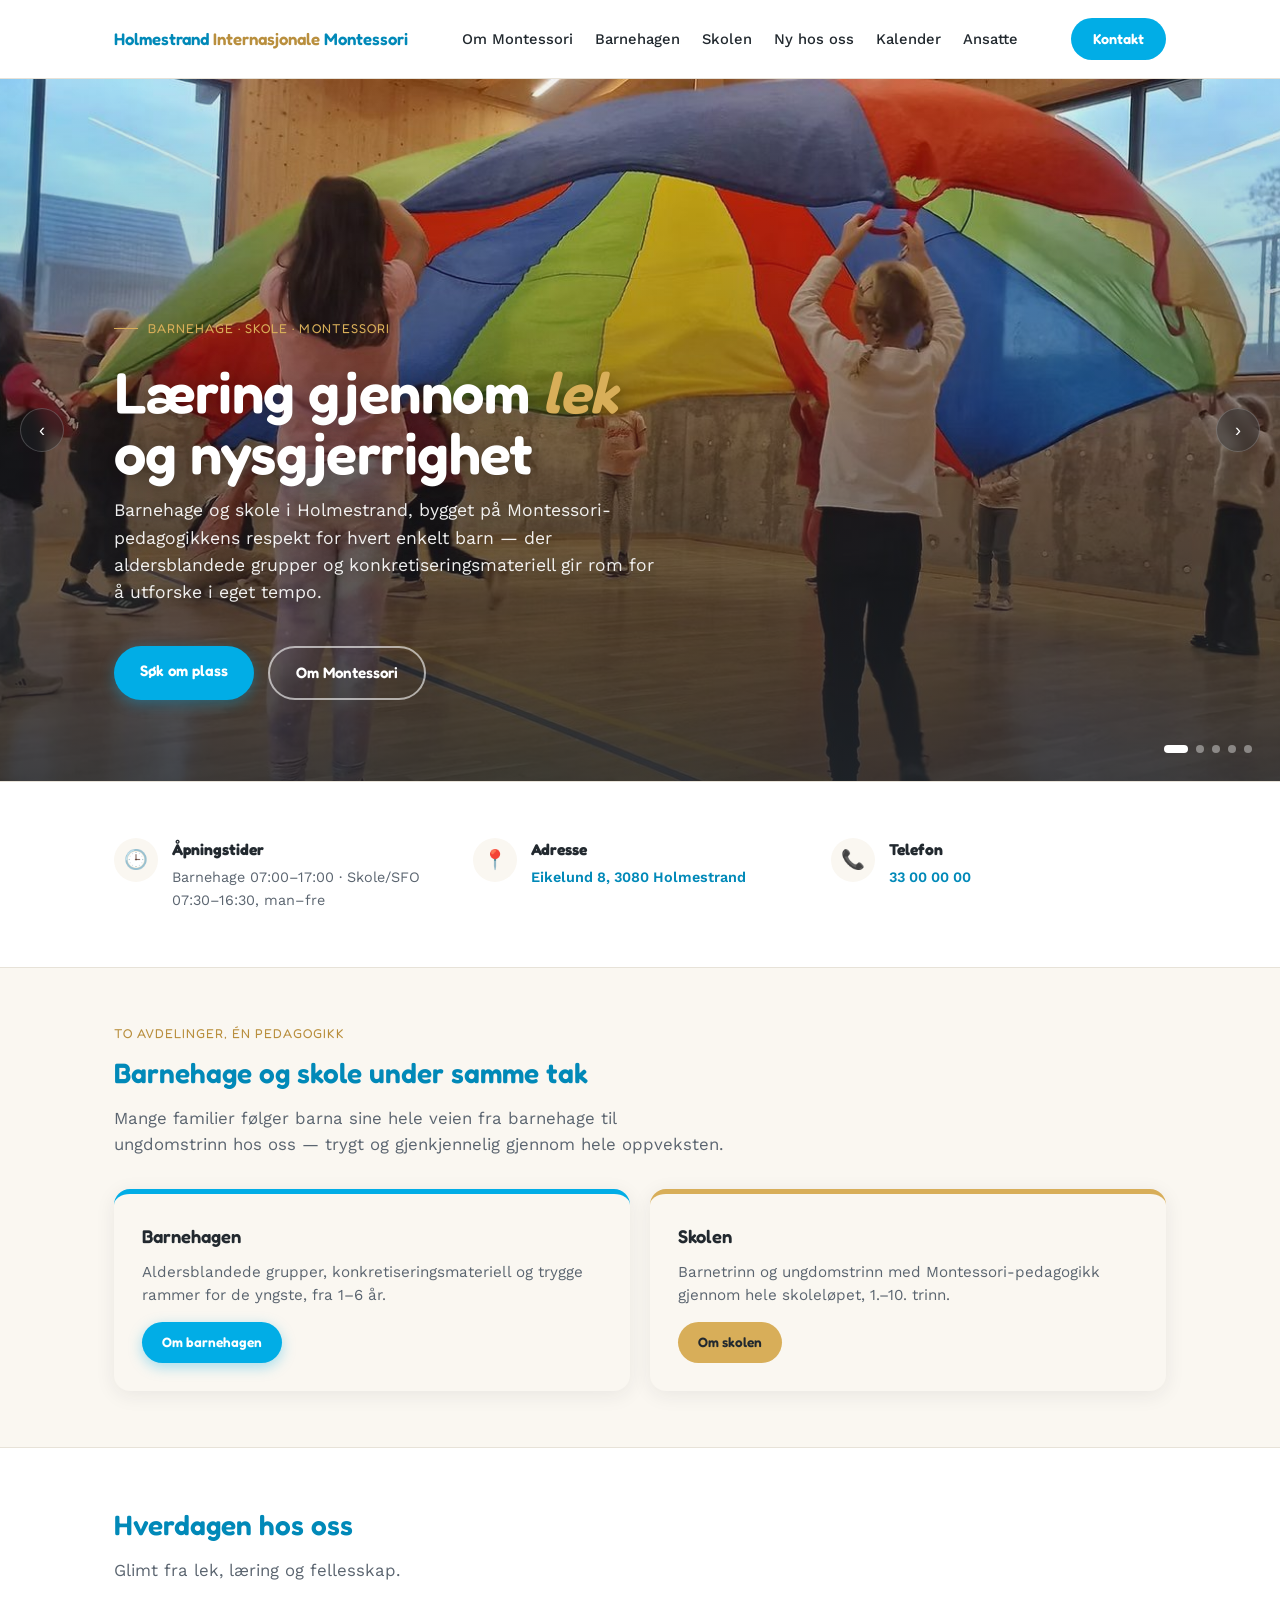
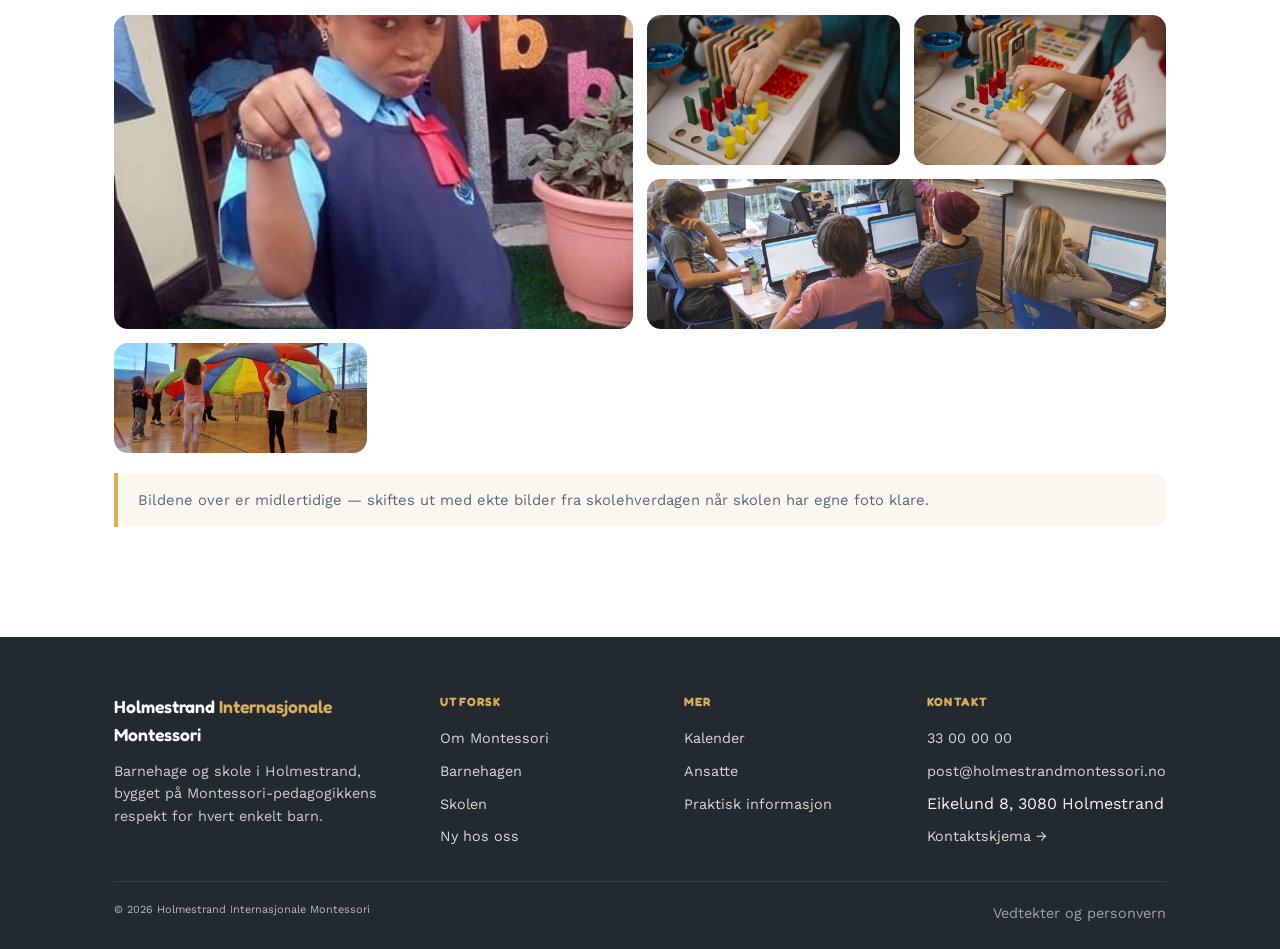
==== index.html @ c94a73ae "Restructure hero as full-bleed carousel matching HUT's layout pattern Co-Authored-By: Claude Sonnet " ====
<!DOCTYPE html>
<html lang="no">
<head>
<meta charset="UTF-8">
<meta name="viewport" content="width=device-width, initial-scale=1.0">
<title>Holmestrand Internasjonale Montessori — Barnehage og skole</title>
<meta name="description" content="Barnehage og skole i Holmestrand, bygget på Montessori-pedagogikkens respekt for hvert enkelt barn.">
<link rel="preconnect" href="https://fonts.googleapis.com">
<link rel="preconnect" href="https://fonts.gstatic.com" crossorigin>
<link href="https://fonts.googleapis.com/css2?family=Fredoka:wght@500;600;700&family=Work+Sans:wght@400;500;600&display=swap" rel="stylesheet">
<link rel="stylesheet" href="css/style.css">
</head>
<body data-page="hjem">

<div id="site-header"></div>

<section class="hero">
  <div class="hero-slides">
    <div class="hero-slide active" style="background-image:url('Bilder/hero-fallskjerm.jpg')"></div>
    <div class="hero-slide" style="background-image:url('Bilder/gallery-lek-gymsal.jpg')"></div>
    <div class="hero-slide" style="background-image:url('Bilder/gallery-konkretiseringsmateriell.jpg')"></div>
    <div class="hero-slide" style="background-image:url('Bilder/gallery-barnehageavdeling.jpg')"></div>
    <div class="hero-slide" style="background-image:url('Bilder/gallery-skolehverdag-klasserom.jpg')"></div>
  </div>

  <div class="hero-inner wrap">
    <span class="eyebrow">Barnehage · Skole · Montessori</span>
    <h1>Læring gjennom <em>lek</em> og nysgjerrighet</h1>
    <p class="lead">Barnehage og skole i Holmestrand, bygget på Montessori-pedagogikkens respekt for hvert enkelt barn — der aldersblandede grupper og konkretiseringsmateriell gir rom for å utforske i eget tempo.</p>
    <div class="btn-row">
      <a href="ny-hos-oss.html" class="btn btn-primary">Søk om plass</a>
      <a href="om-montessori.html" class="btn btn-ghost btn-ghost--onimage">Om Montessori</a>
    </div>
  </div>

  <button class="hero-arrow prev" aria-label="Forrige">&#8249;</button>
  <button class="hero-arrow next" aria-label="Neste">&#8250;</button>
  <div class="hero-dots" id="hero-dots"></div>
</section>

<section class="section">
  <div class="wrap">
    <div class="quick-info-row">
      <div class="quick-info">
        <span class="quick-info-icon" aria-hidden="true">🕒</span>
        <div>
          <h4>Åpningstider</h4>
          <p>Barnehage 07:00–17:00 · Skole/SFO 07:30–16:30, man–fre</p>
        </div>
      </div>
      <div class="quick-info">
        <span class="quick-info-icon" aria-hidden="true">📍</span>
        <div>
          <h4>Adresse</h4>
          <p><a href="https://www.google.com/maps/search/?api=1&query=Eikelund+8%2C+3080+Holmestrand" target="_blank" rel="noopener">Eikelund 8, 3080 Holmestrand</a></p>
        </div>
      </div>
      <div class="quick-info">
        <span class="quick-info-icon" aria-hidden="true">📞</span>
        <div>
          <h4>Telefon</h4>
          <p><a href="tel:+4733000000">33 00 00 00</a></p>
        </div>
      </div>
    </div>
  </div>
</section>

<section class="section section-warm">
  <div class="wrap">
    <div class="section-head">
      <span class="eyebrow">To avdelinger, én pedagogikk</span>
      <h2>Barnehage og skole under samme tak</h2>
      <p class="lede">Mange familier følger barna sine hele veien fra barnehage til ungdomstrinn hos oss — trygt og gjenkjennelig gjennom hele oppveksten.</p>
    </div>
    <div class="card-row">
      <div class="card">
        <h3>Barnehagen</h3>
        <p>Aldersblandede grupper, konkretiseringsmateriell og trygge rammer for de yngste, fra 1–6 år.</p>
        <a href="barnehagen.html" class="btn btn-primary btn-sm">Om barnehagen</a>
      </div>
      <div class="card amber">
        <h3>Skolen</h3>
        <p>Barnetrinn og ungdomstrinn med Montessori-pedagogikk gjennom hele skoleløpet, 1.–10. trinn.</p>
        <a href="skolen.html" class="btn btn-secondary btn-sm">Om skolen</a>
      </div>
    </div>
  </div>
</section>

<section class="section">
  <div class="wrap">
    <div class="section-head">
      <h2>Hverdagen hos oss</h2>
      <p class="lede">Glimt fra lek, læring og fellesskap.</p>
    </div>
    <div class="gallery-grid">
      <div class="g-item"><img src="Bilder/gallery-lek-gymsal.jpg" alt="Barn i lek i gymsal"></div>
      <div class="g-item"><img src="Bilder/gallery-konkretiseringsmateriell.jpg" alt="Barn utforsker konkretiseringsmateriell"></div>
      <div class="g-item"><img src="Bilder/gallery-barnehageavdeling.jpg" alt="Barn i barnehageavdelingen"></div>
      <div class="g-item"><img src="Bilder/gallery-skolehverdag-klasserom.jpg" alt="Elever i klasserommet"></div>
      <div class="g-item"><img src="Bilder/hero-fallskjerm.jpg" alt="Ansatt og barn i lek" style="object-position: 50% 20%;"></div>
    </div>
    <p class="note" style="margin-top:20px;">Bildene over er midlertidige — skiftes ut med ekte bilder fra skolehverdagen når skolen har egne foto klare.</p>
  </div>
</section>

<div id="site-footer"></div>
<script>
  // Hero-karusell
  const heroSlides = document.querySelectorAll('.hero-slide');
  const heroDots = document.getElementById('hero-dots');
  let heroCurrent = 0;
  let heroTimer = null;

  heroSlides.forEach((_, i) => {
    const d = document.createElement('button');
    d.className = 'hero-dot' + (i === 0 ? ' active' : '');
    d.setAttribute('aria-label', 'Bilde ' + (i + 1));
    d.addEventListener('click', () => { heroGoTo(i); heroRestart(); });
    heroDots.appendChild(d);
  });

  function heroGoTo(n) {
    heroSlides[heroCurrent].classList.remove('active');
    heroDots.children[heroCurrent].classList.remove('active');
    heroCurrent = (n + heroSlides.length) % heroSlides.length;
    heroSlides[heroCurrent].classList.add('active');
    heroDots.children[heroCurrent].classList.add('active');
  }

  function heroTick() {
    heroGoTo(heroCurrent + 1);
    heroTimer = setTimeout(heroTick, 7000);
  }

  function heroRestart() {
    clearTimeout(heroTimer);
    heroTimer = setTimeout(heroTick, 7000);
  }

  document.querySelector('.hero-arrow.next').addEventListener('click', () => { heroGoTo(heroCurrent + 1); heroRestart(); });
  document.querySelector('.hero-arrow.prev').addEventListener('click', () => { heroGoTo(heroCurrent - 1); heroRestart(); });

  heroRestart();
</script>
<script src="js/main.js"></script>
</body>
</html>
---- css/style.css ----
:root {
  /* Merkevarefarger — fra logoen */
  --brand-blue: #01ADE6;
  --brand-blue-dark: #0189B8;
  --brand-amber: #D8AE59;
  --brand-amber-dark: #B98F3E;

  /* Montessori-primærfarger — sparsom bruk (ikoner, kort, illustrasjon) */
  --accent-red: #D9483C;
  --accent-yellow: #E8B93C;
  --accent-green: #4F9B5C;

  /* Nøytrale */
  --ink: #22292F;
  --ink-soft: #5B6570;
  --paper: #FFFFFF;
  --paper-warm: #FAF7F1;
  --line: #E7E2D8;

  /* Typografi */
  --font-display: 'Fredoka', system-ui, sans-serif;
  --font-body: 'Work Sans', system-ui, sans-serif;

  /* Rytme */
  --radius: 16px;
  --shadow: 0 4px 20px rgba(34,41,47,0.08);
}

*, *::before, *::after { box-sizing: border-box; margin: 0; padding: 0; }
html { scroll-behavior: smooth; }
body {
  font-family: var(--font-body);
  color: var(--ink);
  background: var(--paper);
  line-height: 1.55;
}
a { color: inherit; text-decoration: none; }
img { max-width: 100%; display: block; }
ul { list-style: none; }

.wrap { max-width: 1100px; margin: 0 auto; padding: 0 24px; }

h1, h2, h3 { font-family: var(--font-display); font-weight: 600; margin: 0 0 10px; }
h1 { font-size: clamp(2rem, 4vw, 2.75rem); }
h2 { font-size: clamp(1.4rem, 2.6vw, 1.75rem); color: var(--brand-blue-dark); }
h3 { font-size: 1.15rem; }
p { margin: 0 0 14px; }
p.lede { color: var(--ink-soft); font-size: 1.05rem; max-width: 620px; }
.eyebrow {
  font-family: var(--font-display); font-size: 0.8rem; letter-spacing: 0.08em;
  text-transform: uppercase; color: var(--brand-amber-dark); margin-bottom: 8px; display: block;
}

/* ===== Knapper ===== */
.btn-row { display: flex; gap: 14px; flex-wrap: wrap; }
.btn {
  font-family: var(--font-display); font-weight: 600; font-size: 0.95rem;
  padding: 13px 26px; border-radius: 999px; border: none; cursor: pointer;
  text-decoration: none; display: inline-block; transition: transform 0.15s ease, box-shadow 0.15s ease, background 0.15s ease;
}
.btn:hover { transform: translateY(-1px); }
.btn-primary { background: var(--brand-blue); color: white; box-shadow: 0 4px 14px rgba(1,173,230,0.35); }
.btn-primary:hover { background: var(--brand-blue-dark); }
.btn-secondary { background: var(--brand-amber); color: var(--ink); }
.btn-secondary:hover { background: var(--brand-amber-dark); }
.btn-ghost { background: transparent; color: var(--brand-blue-dark); border: 2px solid var(--line); }
.btn-ghost:hover { border-color: var(--brand-blue); }
.btn-ghost--onimage { color: #fff; border-color: rgba(255,255,255,0.6); }
.btn-ghost--onimage:hover { border-color: #fff; }
.btn-sm { padding: 10px 20px; font-size: 0.85rem; }

/* ===== Sections ===== */
.section { padding: 56px 0; border-top: 1px solid var(--line); }
.section:first-of-type { border-top: none; }
.section-warm { background: var(--paper-warm); }
.section-head { margin-bottom: 32px; }

/* ===== Nav ===== */
.nav {
  position: sticky; top: 0; z-index: 50;
  background: rgba(255,255,255,0.92); backdrop-filter: blur(12px);
  border-bottom: 1px solid var(--line);
}
.nav .wrap { display: flex; align-items: center; justify-content: space-between; height: 78px; gap: 20px; }
.nav-logo { font-family: var(--font-display); font-weight: 600; font-size: 1.05rem; color: var(--brand-blue-dark); white-space: nowrap; }
.nav-logo span { color: var(--brand-amber-dark); }
.nav-links { display: flex; gap: 22px; align-items: center; }
.nav-links a { font-size: 0.92rem; font-weight: 500; color: var(--ink); transition: color 0.15s ease; }
.nav-links a:hover, .nav-links a.active { color: var(--brand-blue); }
.nav-cta {
  background: var(--brand-blue); color: #fff !important; padding: 10px 22px;
  border-radius: 999px; font-size: 0.9rem; font-weight: 600; font-family: var(--font-display);
  transition: background 0.15s ease; white-space: nowrap;
}
.nav-cta:hover { background: var(--brand-blue-dark); }
.nav-hamburger {
  display: none; flex-direction: column; gap: 5px; background: transparent;
  border: none; cursor: pointer; padding: 8px;
}
.nav-hamburger span { width: 22px; height: 2px; background: var(--ink); display: block; border-radius: 2px; }

@media (max-width: 920px) {
  .nav-links {
    position: fixed; top: 78px; left: 0; right: 0; background: var(--paper);
    flex-direction: column; align-items: flex-start; padding: 22px 24px; gap: 16px;
    border-bottom: 1px solid var(--line); display: none;
  }
  .nav-links.open { display: flex; }
  .nav-hamburger { display: flex; }
}

/* ===== Hero (forside) — full-bleed karusell ===== */
.hero { position: relative; overflow: hidden; color: #fff; height: clamp(480px, 78vh, 720px); }
.hero-slides { position: absolute; inset: 0; }
.hero-slide {
  position: absolute; inset: 0; background-size: cover; background-position: center;
  opacity: 0; transition: opacity 0.6s ease-in-out;
}
.hero-slide.active { opacity: 1; }
.hero-slide::after {
  content: ""; position: absolute; inset: 0;
  background: linear-gradient(0deg, rgba(34,41,47,.8) 0%, rgba(34,41,47,.35) 50%, rgba(34,41,47,.05) 100%);
}
.hero-inner {
  position: absolute; inset: 0; z-index: 2;
  display: flex; flex-direction: column; justify-content: flex-end;
  padding-bottom: clamp(48px, 9vh, 96px);
}
.hero-inner .eyebrow { color: var(--brand-amber); display: inline-flex; align-items: center; gap: 10px; }
.hero-inner .eyebrow::before { content: ""; width: 24px; height: 1px; background: var(--brand-amber); }
.hero-inner h1 {
  color: #fff; font-size: clamp(2.2rem, 5vw, 3.6rem); line-height: 1.05;
  letter-spacing: -0.01em; max-width: 16ch; margin: 16px 0 0;
  text-shadow: 0 2px 24px rgba(0,0,0,.35);
}
.hero-inner h1 em { font-style: italic; color: var(--brand-amber); }
.hero-inner .lead {
  font-size: clamp(.95rem, 1.4vw, 1.1rem); color: rgba(255,255,255,.92);
  max-width: 50ch; margin-top: 14px; text-shadow: 0 1px 12px rgba(0,0,0,.4);
}
.hero-inner .btn-row { margin-top: 26px; }

.hero-dots { position: absolute; bottom: 28px; right: 28px; z-index: 4; display: flex; gap: 8px; align-items: center; }
.hero-dot {
  width: 8px; height: 8px; border-radius: 100px; background: rgba(255,255,255,.4);
  border: none; cursor: pointer; padding: 0; transition: background .3s, width .3s;
}
.hero-dot.active { background: #fff; width: 24px; }

.hero-arrow {
  position: absolute; top: 50%; transform: translateY(-50%); z-index: 4;
  background: rgba(34,41,47,.35); backdrop-filter: blur(6px);
  border: 1px solid rgba(255,255,255,.2); color: #fff;
  width: 44px; height: 44px; border-radius: 50%; cursor: pointer;
  display: flex; align-items: center; justify-content: center;
  transition: background .25s; font-size: 18px;
}
.hero-arrow:hover { background: rgba(34,41,47,.6); }
.hero-arrow.prev { left: 20px; }
.hero-arrow.next { right: 20px; }

@media (max-width: 600px) {
  .hero { height: clamp(400px, 72vh, 560px); }
  .hero-inner { padding-bottom: 64px; }
  .hero-arrow { display: none; }
  .hero-dots { right: 20px; }
}

/* ===== Page hero (undersider, uten bilde) ===== */
.page-hero { padding: 56px 0 20px; }
.page-hero h1 { color: var(--brand-blue-dark); }
.page-hero .eyebrow { color: var(--brand-amber-dark); }

/* ===== Quick info (forside) ===== */
.quick-info-row { display: grid; grid-template-columns: repeat(3, 1fr); gap: 24px; }
.quick-info { display: flex; align-items: flex-start; gap: 14px; }
.quick-info-icon {
  flex: 0 0 auto; width: 44px; height: 44px; border-radius: 50%;
  background: var(--paper-warm); display: flex; align-items: center; justify-content: center;
  font-size: 1.2rem;
}
.quick-info h4 { font-family: var(--font-display); font-size: 0.98rem; margin-bottom: 4px; }
.quick-info p { font-size: 0.9rem; color: var(--ink-soft); margin: 0; }
.quick-info p a { color: var(--brand-blue-dark); font-weight: 600; }
@media (max-width: 760px) { .quick-info-row { grid-template-columns: 1fr; } }

/* ===== Kort — avdelinger ===== */
.card-row { display: grid; grid-template-columns: repeat(auto-fit, minmax(260px, 1fr)); gap: 20px; }
.card { background: var(--paper-warm); border-radius: var(--radius); padding: 28px; box-shadow: var(--shadow); border-top: 5px solid var(--brand-blue); }
.card.amber { border-top-color: var(--brand-amber); }
.card p { color: var(--ink-soft); font-size: 0.95rem; }

/* ===== Bildegalleri ===== */
.gallery-grid { display: grid; grid-template-columns: repeat(4, 1fr); grid-template-rows: repeat(2, 150px); gap: 14px; }
.gallery-grid .g-item:nth-child(1) { grid-column: span 2; grid-row: span 2; }
.gallery-grid .g-item:nth-child(4) { grid-column: span 2; }
.g-item { border-radius: 14px; overflow: hidden; position: relative; }
.g-item img { width: 100%; height: 100%; object-fit: cover; }
@media (max-width: 700px) {
  .gallery-grid { grid-template-columns: repeat(2, 1fr); grid-template-rows: repeat(3, 130px); }
  .gallery-grid .g-item:nth-child(1) { grid-column: span 2; grid-row: span 1; }
  .gallery-grid .g-item:nth-child(4) { grid-column: span 1; }
}

/* ===== Full-bredde bilde med tekst ===== */
.split-block { display: grid; grid-template-columns: 1fr 1fr; gap: 40px; align-items: center; }
.split-block img { border-radius: var(--radius); box-shadow: var(--shadow); aspect-ratio: 4/3; object-fit: cover; width: 100%; }
.split-block.reverse img { order: 2; }
@media (max-width: 820px) { .split-block { grid-template-columns: 1fr; } .split-block.reverse img { order: 0; } }

/* ===== Dagsrytme / trinnliste ===== */
.timeline { display: flex; flex-direction: column; gap: 2px; background: var(--line); border-radius: 12px; overflow: hidden; }
.timeline-row { display: flex; gap: 18px; background: var(--paper); padding: 16px 22px; }
.timeline-row strong { flex: 0 0 90px; color: var(--brand-blue-dark); font-family: var(--font-display); }

/* ===== Prisliste ===== */
.price-list { display: flex; flex-direction: column; gap: 2px; background: var(--line); border-radius: 12px; overflow: hidden; }
.price-row { display: flex; justify-content: space-between; gap: 16px; background: var(--paper); padding: 16px 22px; font-size: 0.95rem; }
.price-row strong { color: var(--brand-blue-dark); white-space: nowrap; }

/* ===== Note / info-boks ===== */
.note { background: var(--paper-warm); border-left: 4px solid var(--brand-amber); padding: 16px 20px; border-radius: 0 12px 12px 0; font-size: 0.92rem; color: var(--ink-soft); }

/* ===== Team (ansatte) ===== */
.team-grid { display: grid; grid-template-columns: repeat(auto-fill, minmax(220px, 1fr)); gap: 24px; }
.team-card { background: var(--paper); border: 1px solid var(--line); border-radius: var(--radius); overflow: hidden; text-align: center; box-shadow: var(--shadow); }
.team-card img { width: 100%; aspect-ratio: 1/1; object-fit: cover; }
.team-card .team-body { padding: 18px; }
.team-card .role { font-size: 0.72rem; text-transform: uppercase; letter-spacing: 0.08em; color: var(--brand-blue-dark); margin-bottom: 6px; }
.team-group-title { margin: 44px 0 4px; color: var(--brand-blue-dark); }
.team-group-title:first-of-type { margin-top: 0; }

/* ===== Kontakt (uten skjema) ===== */
.kontakt-grid { display: grid; grid-template-columns: repeat(auto-fit, minmax(280px, 1fr)); gap: 24px; }
.kinfo-box { background: var(--paper-warm); border-radius: var(--radius); padding: 26px; box-shadow: var(--shadow); border-top: 5px solid var(--brand-blue); }
.kinfo-box.amber { border-top-color: var(--brand-amber); }
.kinfo-box h3 { font-size: 1.05rem; }
.kinfo-row { display: flex; gap: 10px; margin-bottom: 8px; font-size: 0.95rem; }
.kinfo-row:last-child { margin-bottom: 0; }
.kinfo-row a { color: var(--brand-blue-dark); font-weight: 600; }
.kmap { margin-top: 24px; border-radius: var(--radius); overflow: hidden; box-shadow: var(--shadow); }
.kmap iframe { width: 100%; height: 320px; border: none; display: block; }

/* ===== Kalender ===== */
.cal-list { display: flex; flex-direction: column; gap: 12px; }
.cal-row { display: flex; gap: 18px; align-items: baseline; background: var(--paper-warm); border-radius: 12px; padding: 14px 20px; }
.cal-date { font-family: var(--font-display); font-weight: 600; color: var(--brand-blue-dark); flex: 0 0 150px; }

/* ===== Footer ===== */
.footer { background: var(--ink); color: var(--paper-warm); padding: 56px 0 24px; margin-top: 40px; }
.footer-grid { display: grid; grid-template-columns: 1.4fr 1fr 1fr 1fr; gap: 36px; margin-bottom: 32px; }
.footer h4 { font-family: var(--font-display); font-size: 0.75rem; letter-spacing: 0.1em; text-transform: uppercase; color: var(--brand-amber); margin-bottom: 14px; }
.footer .footer-brand p { font-size: 0.9rem; opacity: 0.8; max-width: 280px; }
.footer .footer-logo { font-family: var(--font-display); font-weight: 600; font-size: 1.1rem; margin-bottom: 12px; color: #fff; }
.footer .footer-logo span { color: var(--brand-amber); }
.footer ul { display: flex; flex-direction: column; gap: 8px; }
.footer a { color: var(--paper-warm); opacity: 0.85; font-size: 0.9rem; }
.footer a:hover { opacity: 1; text-decoration: underline; }
.footer-bottom {
  display: flex; justify-content: space-between; flex-wrap: wrap; gap: 10px;
  padding-top: 20px; border-top: 1px solid rgba(255,255,255,0.15); font-size: 0.82rem; opacity: 0.7;
}
@media (max-width: 820px) { .footer-grid { grid-template-columns: 1fr 1fr; } }
@media (max-width: 500px) { .footer-grid { grid-template-columns: 1fr; } }
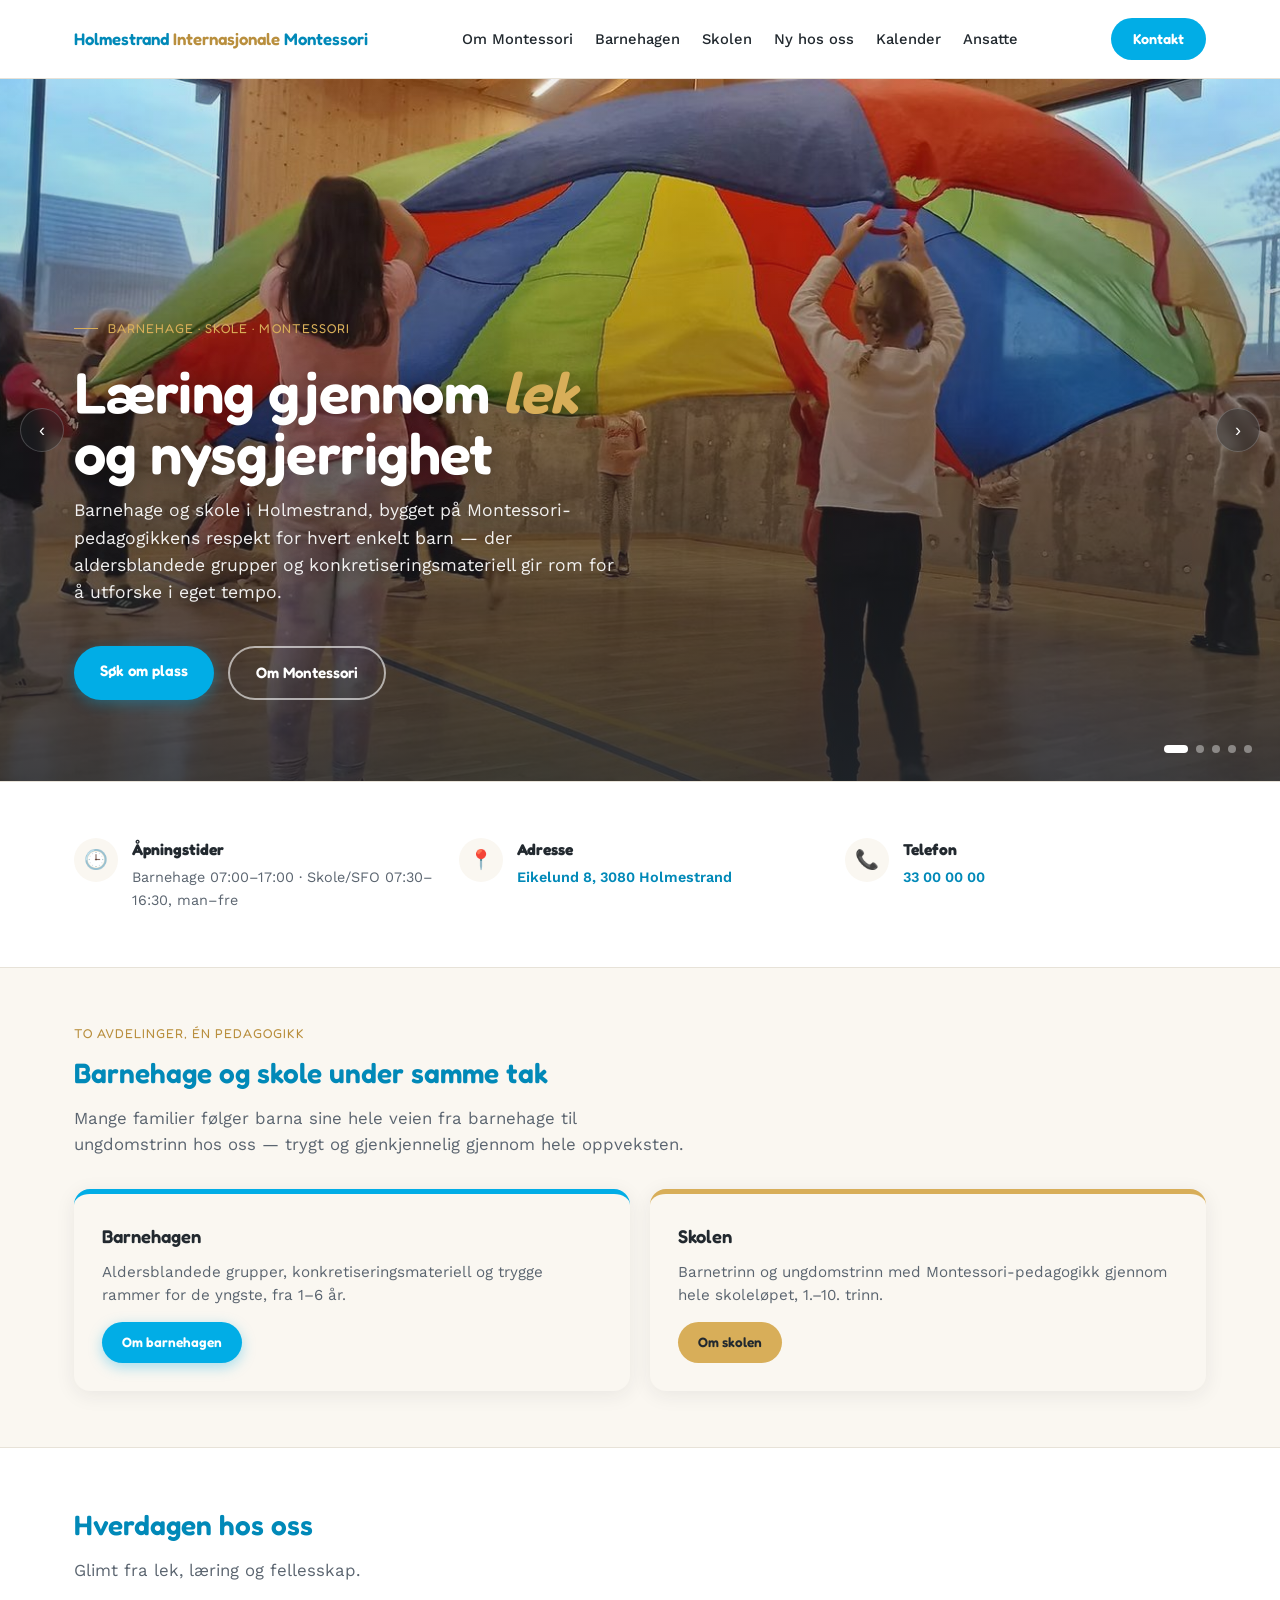
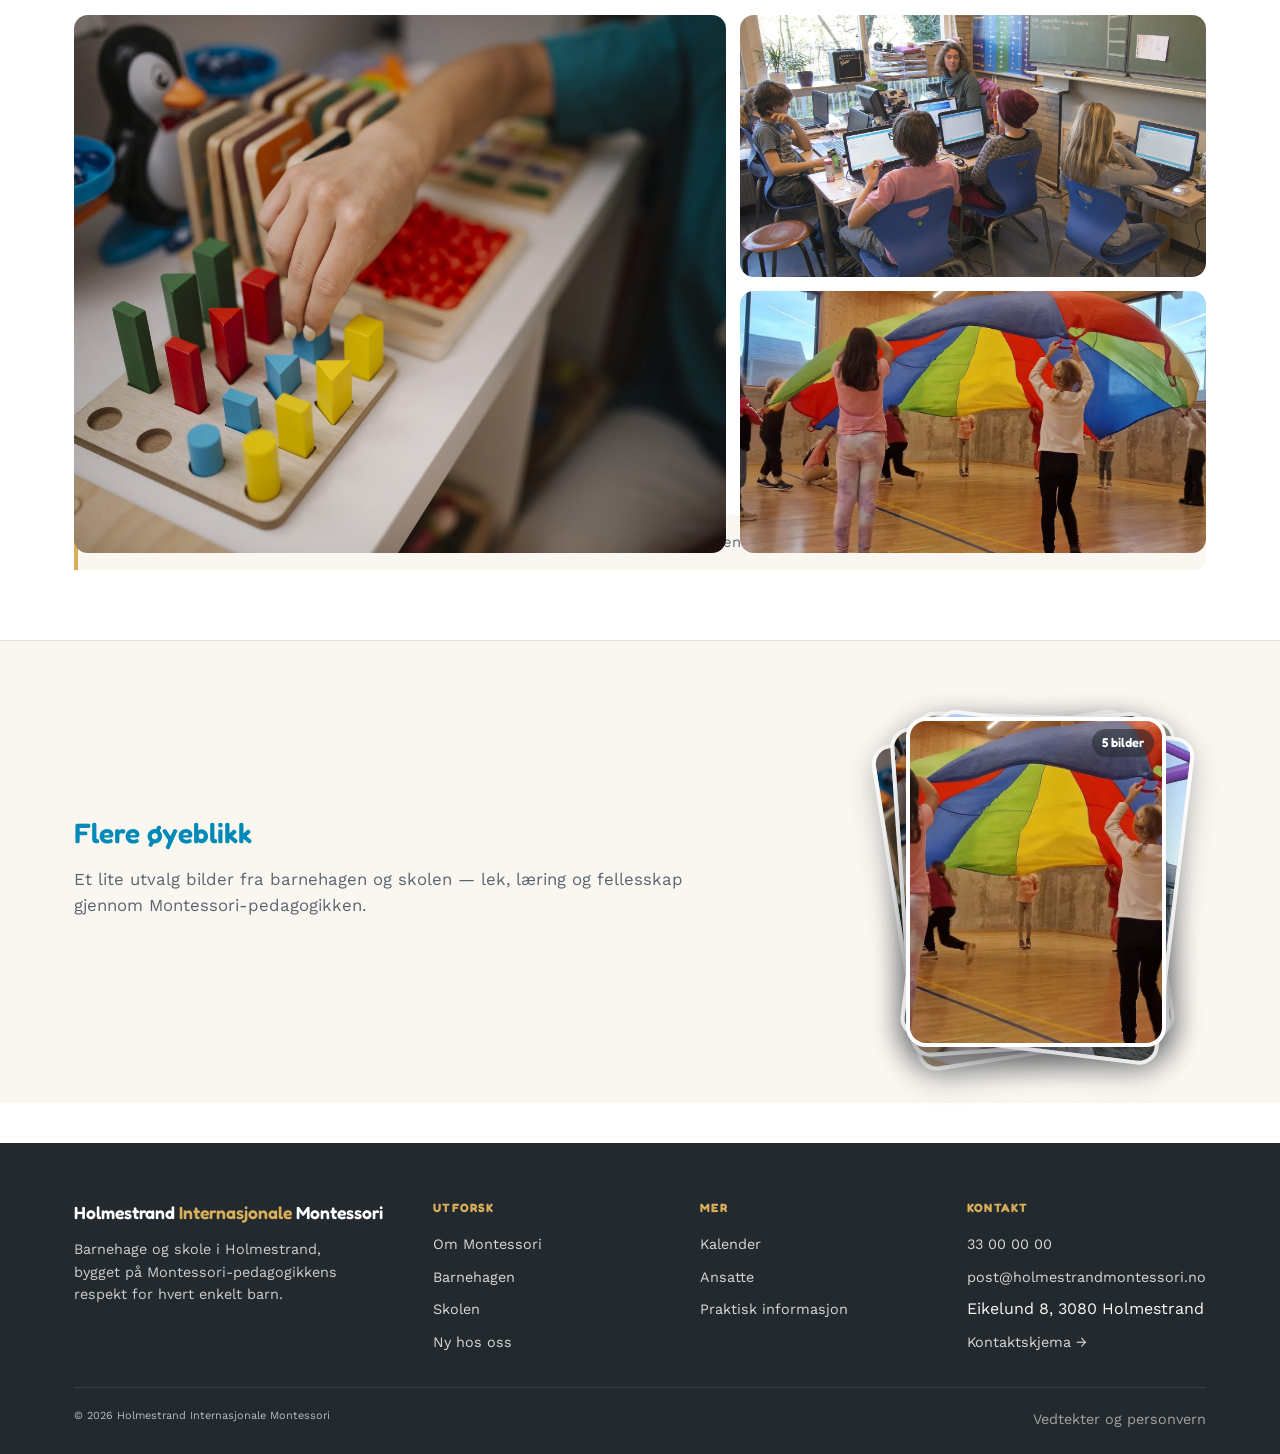
==== commit a4baf6e2: "deploy: b835f55f8f37bee9ffec19f8db5a09a9fee1d8a8" ====
--- a/index.html
+++ b/index.html
@@ -17,7 +17,7 @@
 <section class="hero">
   <div class="hero-slides">
     <div class="hero-slide active" style="background-image:url('Bilder/hero-fallskjerm.jpg')"></div>
-    <div class="hero-slide" style="background-image:url('Bilder/gallery-lek-gymsal.jpg')"></div>
+    <div class="hero-slide" style="background-image:url('Bilder/gallery-lek-utetid.jpg')"></div>
     <div class="hero-slide" style="background-image:url('Bilder/gallery-konkretiseringsmateriell.jpg')"></div>
     <div class="hero-slide" style="background-image:url('Bilder/gallery-barnehageavdeling.jpg')"></div>
     <div class="hero-slide" style="background-image:url('Bilder/gallery-skolehverdag-klasserom.jpg')"></div>
@@ -95,13 +95,34 @@
       <p class="lede">Glimt fra lek, læring og fellesskap.</p>
     </div>
     <div class="gallery-grid">
-      <div class="g-item"><img src="Bilder/gallery-lek-gymsal.jpg" alt="Barn i lek i gymsal"></div>
-      <div class="g-item"><img src="Bilder/gallery-konkretiseringsmateriell.jpg" alt="Barn utforsker konkretiseringsmateriell"></div>
-      <div class="g-item"><img src="Bilder/gallery-barnehageavdeling.jpg" alt="Barn i barnehageavdelingen"></div>
-      <div class="g-item"><img src="Bilder/gallery-skolehverdag-klasserom.jpg" alt="Elever i klasserommet"></div>
-      <div class="g-item"><img src="Bilder/hero-fallskjerm.jpg" alt="Ansatt og barn i lek" style="object-position: 50% 20%;"></div>
+      <div class="g-item g-large"><img src="Bilder/gallery-konkretiseringsmateriell.jpg" alt="Barn utforsker konkretiseringsmateriell"></div>
+      <div class="g-stack">
+        <div class="g-item"><img src="Bilder/gallery-skolehverdag-klasserom.jpg" alt="Elever i klasserommet"></div>
+        <div class="g-item"><img src="Bilder/hero-fallskjerm.jpg" alt="Ansatt og barn i lek" style="object-position: 50% 20%;"></div>
+      </div>
     </div>
     <p class="note" style="margin-top:20px;">Bildene over er midlertidige — skiftes ut med ekte bilder fra skolehverdagen når skolen har egne foto klare.</p>
+  </div>
+</section>
+
+<section class="section section-warm">
+  <div class="wrap">
+    <div class="photo-stack-section">
+      <div>
+        <h2>Flere øyeblikk</h2>
+        <p class="lede">Et lite utvalg bilder fra barnehagen og skolen — lek, læring og fellesskap gjennom Montessori-pedagogikken.</p>
+      </div>
+      <div>
+        <div class="photo-stack">
+          <div class="stack-item"><img src="Bilder/gallery-konkretiseringsmateriell.jpg" alt="Barn utforsker konkretiseringsmateriell"></div>
+          <div class="stack-item"><img src="Bilder/gallery-barnehageavdeling.jpg" alt="Barn i barnehageavdelingen"></div>
+          <div class="stack-item"><img src="Bilder/gallery-skolehverdag-klasserom.jpg" alt="Elever i klasserommet"></div>
+          <div class="stack-item"><img src="Bilder/gallery-lek-utetid.jpg" alt="Barn i lek ute"></div>
+          <div class="stack-item"><img src="Bilder/hero-fallskjerm.jpg" alt="Barn i lek med fallskjerm" style="object-position: 50% 20%;"></div>
+          <div class="stack-badge">5 bilder</div>
+        </div>
+      </div>
+    </div>
   </div>
 </section>
 
--- a/css/style.css
+++ b/css/style.css
@@ -38,7 +38,7 @@
 img { max-width: 100%; display: block; }
 ul { list-style: none; }
 
-.wrap { max-width: 1100px; margin: 0 auto; padding: 0 24px; }
+.wrap { max-width: 1180px; margin: 0 auto; padding: 0 24px; }
 
 h1, h2, h3 { font-family: var(--font-display); font-weight: 600; margin: 0 0 10px; }
 h1 { font-size: clamp(2rem, 4vw, 2.75rem); }
@@ -190,16 +190,47 @@
 .card.amber { border-top-color: var(--brand-amber); }
 .card p { color: var(--ink-soft); font-size: 0.95rem; }
 
-/* ===== Bildegalleri ===== */
-.gallery-grid { display: grid; grid-template-columns: repeat(4, 1fr); grid-template-rows: repeat(2, 150px); gap: 14px; }
-.gallery-grid .g-item:nth-child(1) { grid-column: span 2; grid-row: span 2; }
-.gallery-grid .g-item:nth-child(4) { grid-column: span 2; }
-.g-item { border-radius: 14px; overflow: hidden; position: relative; }
+/* ===== Bildestabel (iMessage-stil fanning) ===== */
+.photo-stack-section { display: grid; grid-template-columns: 1fr 340px; gap: 40px; align-items: center; }
+@media (max-width: 800px) { .photo-stack-section { grid-template-columns: 1fr; justify-items: center; text-align: center; } }
+.photo-stack { position: relative; width: 260px; height: 330px; margin: 20px auto 0; }
+.photo-stack .stack-item {
+  position: absolute; inset: 0; border-radius: 20px; overflow: hidden;
+  box-shadow: 0 10px 30px rgba(34,41,47,0.25); border: 4px solid var(--paper);
+  cursor: pointer; transition: transform 0.8s cubic-bezier(.2,.8,.2,1); background: var(--line);
+}
+.photo-stack .stack-item img { width: 100%; height: 100%; object-fit: cover; display: block; }
+.photo-stack .stack-badge {
+  position: absolute; top: 12px; right: 12px; z-index: 10; background: rgba(34,41,47,0.55); color: #fff;
+  font-family: var(--font-display); font-size: 0.8rem; font-weight: 600; padding: 4px 10px; border-radius: 999px;
+  pointer-events: none;
+}
+.photo-stack .stack-item:nth-child(1) { transform: rotate(-9deg) translate(-14px, 6px); z-index: 1; }
+.photo-stack .stack-item:nth-child(2) { transform: rotate(-4deg) translate(-6px, 2px); z-index: 2; }
+.photo-stack .stack-item:nth-child(3) { transform: rotate(2deg) translate(4px, -2px); z-index: 3; }
+.photo-stack .stack-item:nth-child(4) { transform: rotate(7deg) translate(12px, 4px); z-index: 4; }
+.photo-stack .stack-item:nth-child(5) { transform: rotate(0deg) translate(0,0); z-index: 5; }
+.photo-stack:hover .stack-item:nth-child(1) { transform: rotate(-16deg) translate(-85px, 20px); }
+.photo-stack:hover .stack-item:nth-child(2) { transform: rotate(-8deg) translate(-42px, 8px); }
+.photo-stack:hover .stack-item:nth-child(3) { transform: rotate(0deg) translate(0px, 0px); }
+.photo-stack:hover .stack-item:nth-child(4) { transform: rotate(8deg) translate(42px, 8px); }
+.photo-stack:hover .stack-item:nth-child(5) { transform: rotate(16deg) translate(85px, 20px); }
+.photo-stack .stack-item.stack-item--exit {
+  transition: transform 0.7s cubic-bezier(.4,0,.2,1), opacity 0.7s ease;
+  transform: translateY(80px) rotate(-22deg) scale(0.94) !important;
+  opacity: 0; z-index: 20;
+}
+
+/* ===== Bildegalleri — stort bilde + 2 stablet ===== */
+.gallery-grid { display: grid; grid-template-columns: 1.4fr 1fr; gap: 14px; height: 480px; }
+.g-stack { display: flex; flex-direction: column; gap: 14px; height: 100%; }
+.g-stack .g-item { flex: 1; min-height: 0; }
+.g-item { border-radius: 14px; overflow: hidden; position: relative; height: 100%; }
 .g-item img { width: 100%; height: 100%; object-fit: cover; }
 @media (max-width: 700px) {
-  .gallery-grid { grid-template-columns: repeat(2, 1fr); grid-template-rows: repeat(3, 130px); }
-  .gallery-grid .g-item:nth-child(1) { grid-column: span 2; grid-row: span 1; }
-  .gallery-grid .g-item:nth-child(4) { grid-column: span 1; }
+  .gallery-grid { grid-template-columns: 1fr; height: auto; }
+  .gallery-grid .g-large { height: 260px; }
+  .g-stack { flex-direction: row; height: 180px; }
 }
 
 /* ===== Full-bredde bilde med tekst ===== */
@@ -224,7 +255,12 @@
 /* ===== Team (ansatte) ===== */
 .team-grid { display: grid; grid-template-columns: repeat(auto-fill, minmax(220px, 1fr)); gap: 24px; }
 .team-card { background: var(--paper); border: 1px solid var(--line); border-radius: var(--radius); overflow: hidden; text-align: center; box-shadow: var(--shadow); }
-.team-card img { width: 100%; aspect-ratio: 1/1; object-fit: cover; }
+.team-avatar {
+  width: 100%; aspect-ratio: 1/1; display: flex; align-items: center; justify-content: center;
+  font-family: var(--font-display); font-weight: 600; font-size: 2rem; color: #fff;
+}
+.team-avatar.blue { background: linear-gradient(135deg, var(--brand-blue), var(--brand-blue-dark)); }
+.team-avatar.amber { background: linear-gradient(135deg, var(--brand-amber), var(--brand-amber-dark)); }
 .team-card .team-body { padding: 18px; }
 .team-card .role { font-size: 0.72rem; text-transform: uppercase; letter-spacing: 0.08em; color: var(--brand-blue-dark); margin-bottom: 6px; }
 .team-group-title { margin: 44px 0 4px; color: var(--brand-blue-dark); }
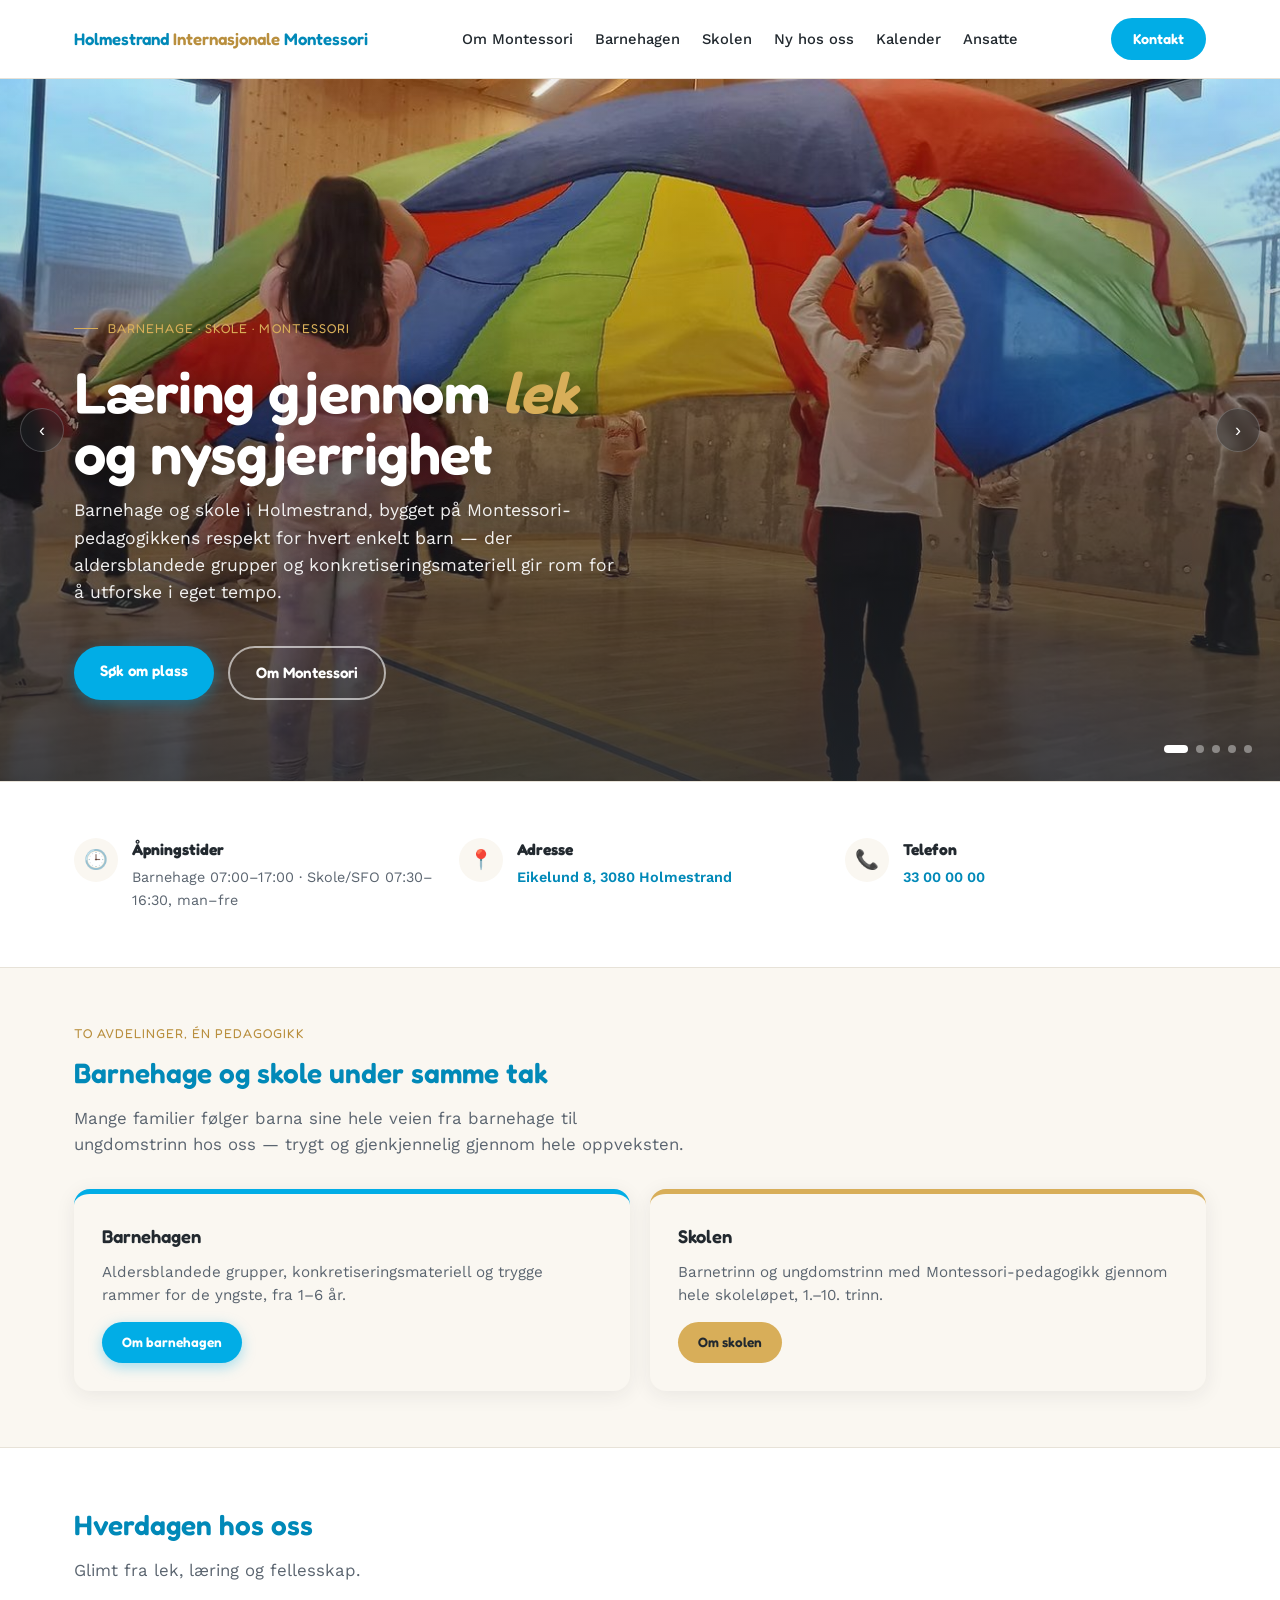
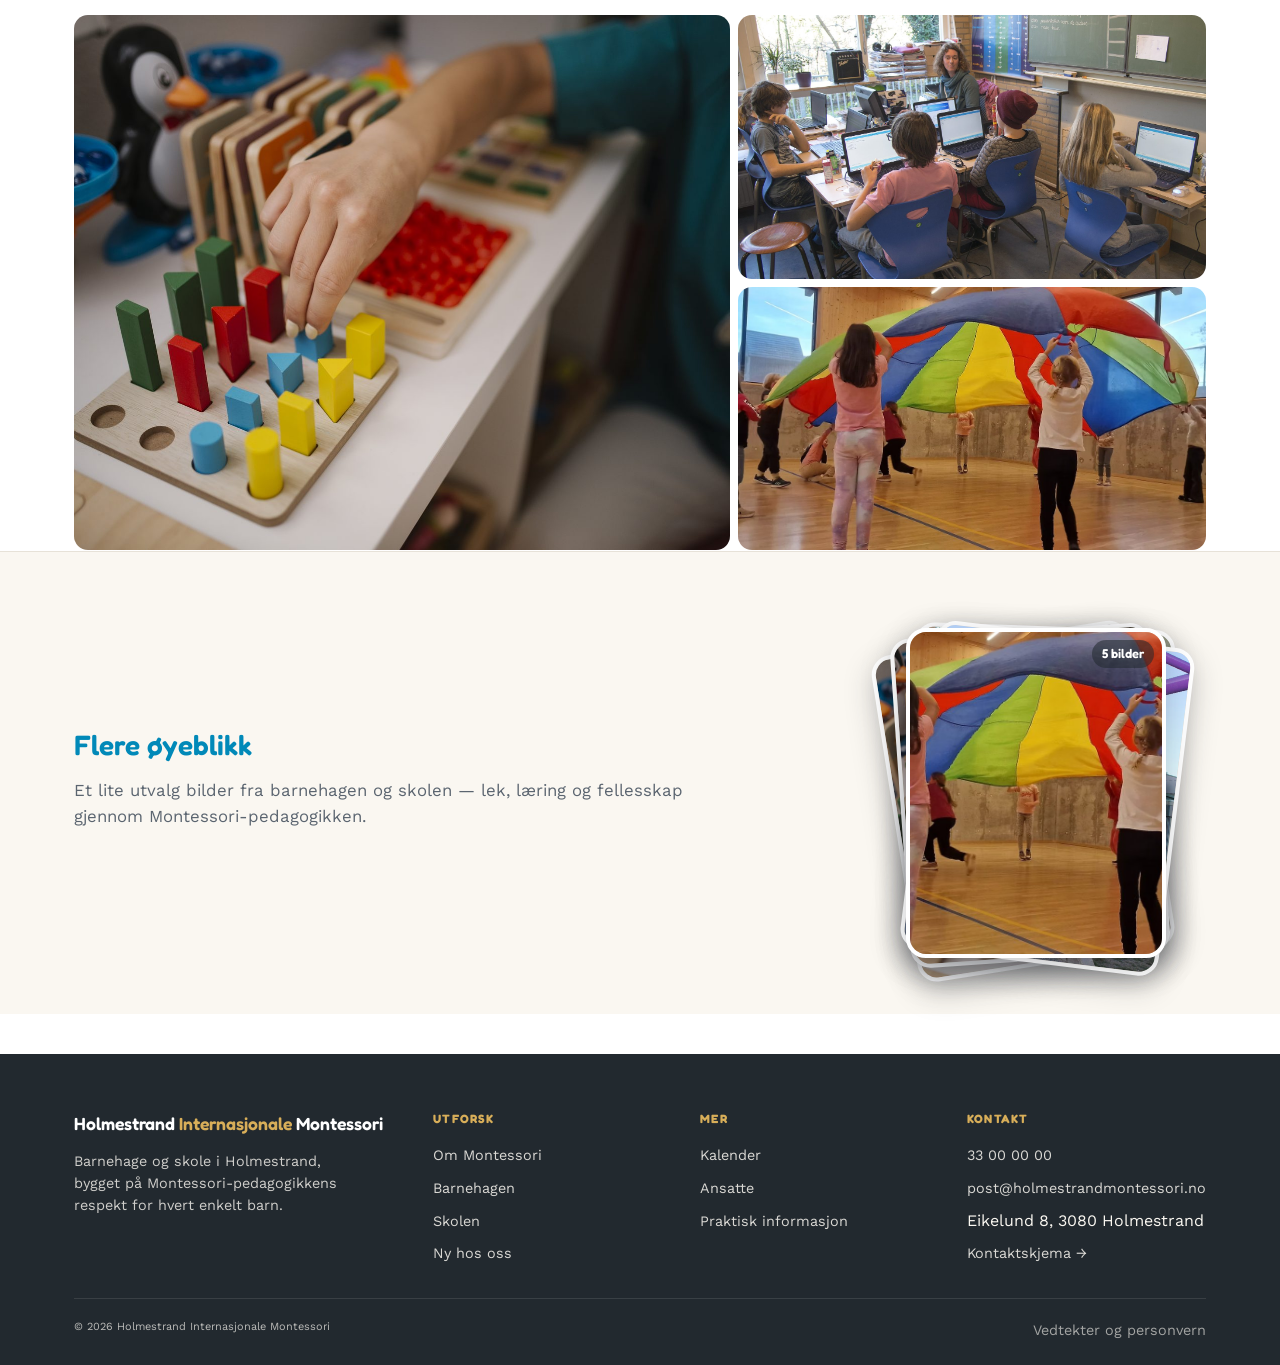
==== commit 1b886da3: "deploy: 80f2829171d7d7c39840eac797eca7ee2b74d92b" ====
--- a/index.html
+++ b/index.html
@@ -101,7 +101,6 @@
         <div class="g-item"><img src="Bilder/hero-fallskjerm.jpg" alt="Ansatt og barn i lek" style="object-position: 50% 20%;"></div>
       </div>
     </div>
-    <p class="note" style="margin-top:20px;">Bildene over er midlertidige — skiftes ut med ekte bilder fra skolehverdagen når skolen har egne foto klare.</p>
   </div>
 </section>
 
--- a/css/style.css
+++ b/css/style.css
@@ -222,8 +222,8 @@
 }
 
 /* ===== Bildegalleri — stort bilde + 2 stablet ===== */
-.gallery-grid { display: grid; grid-template-columns: 1.4fr 1fr; gap: 14px; height: 480px; }
-.g-stack { display: flex; flex-direction: column; gap: 14px; height: 100%; }
+.gallery-grid { display: grid; grid-template-columns: 1.4fr 1fr; gap: 8px; height: 480px; }
+.g-stack { display: flex; flex-direction: column; gap: 8px; height: 100%; }
 .g-stack .g-item { flex: 1; min-height: 0; }
 .g-item { border-radius: 14px; overflow: hidden; position: relative; height: 100%; }
 .g-item img { width: 100%; height: 100%; object-fit: cover; }
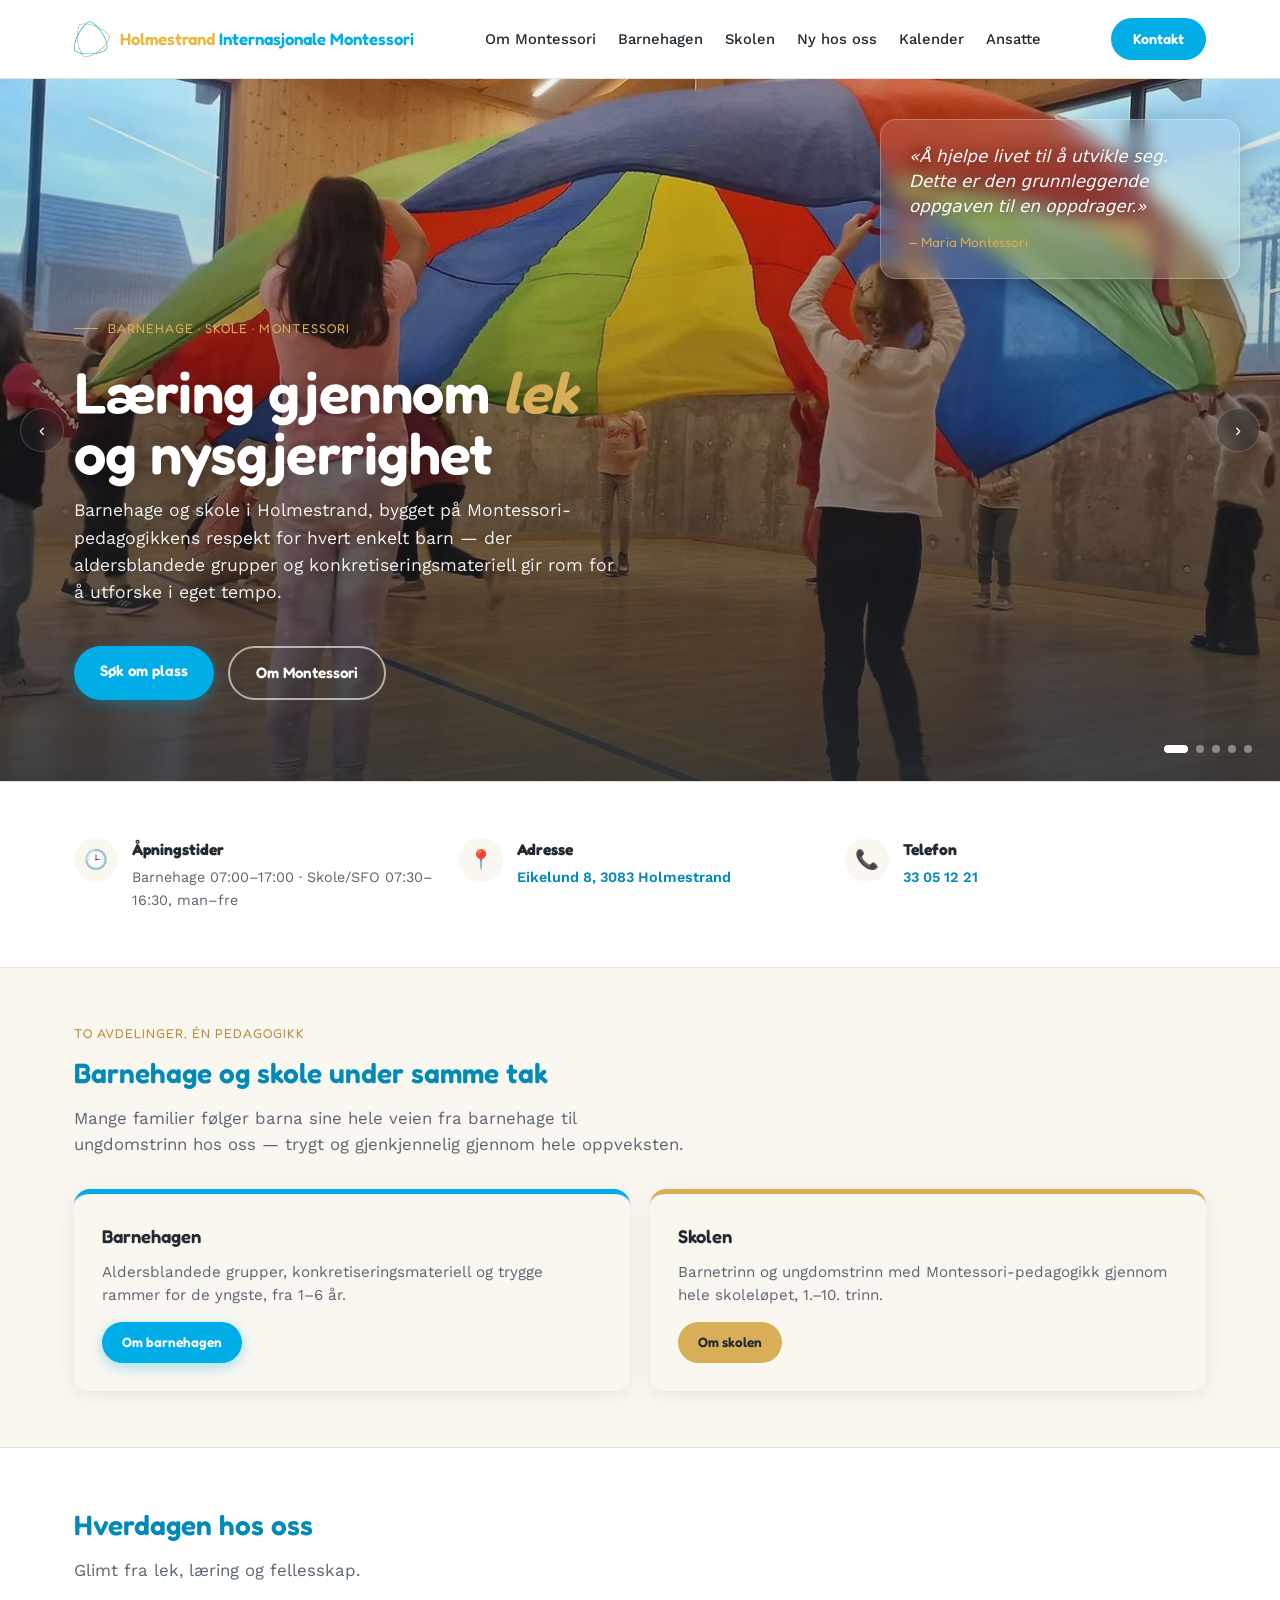
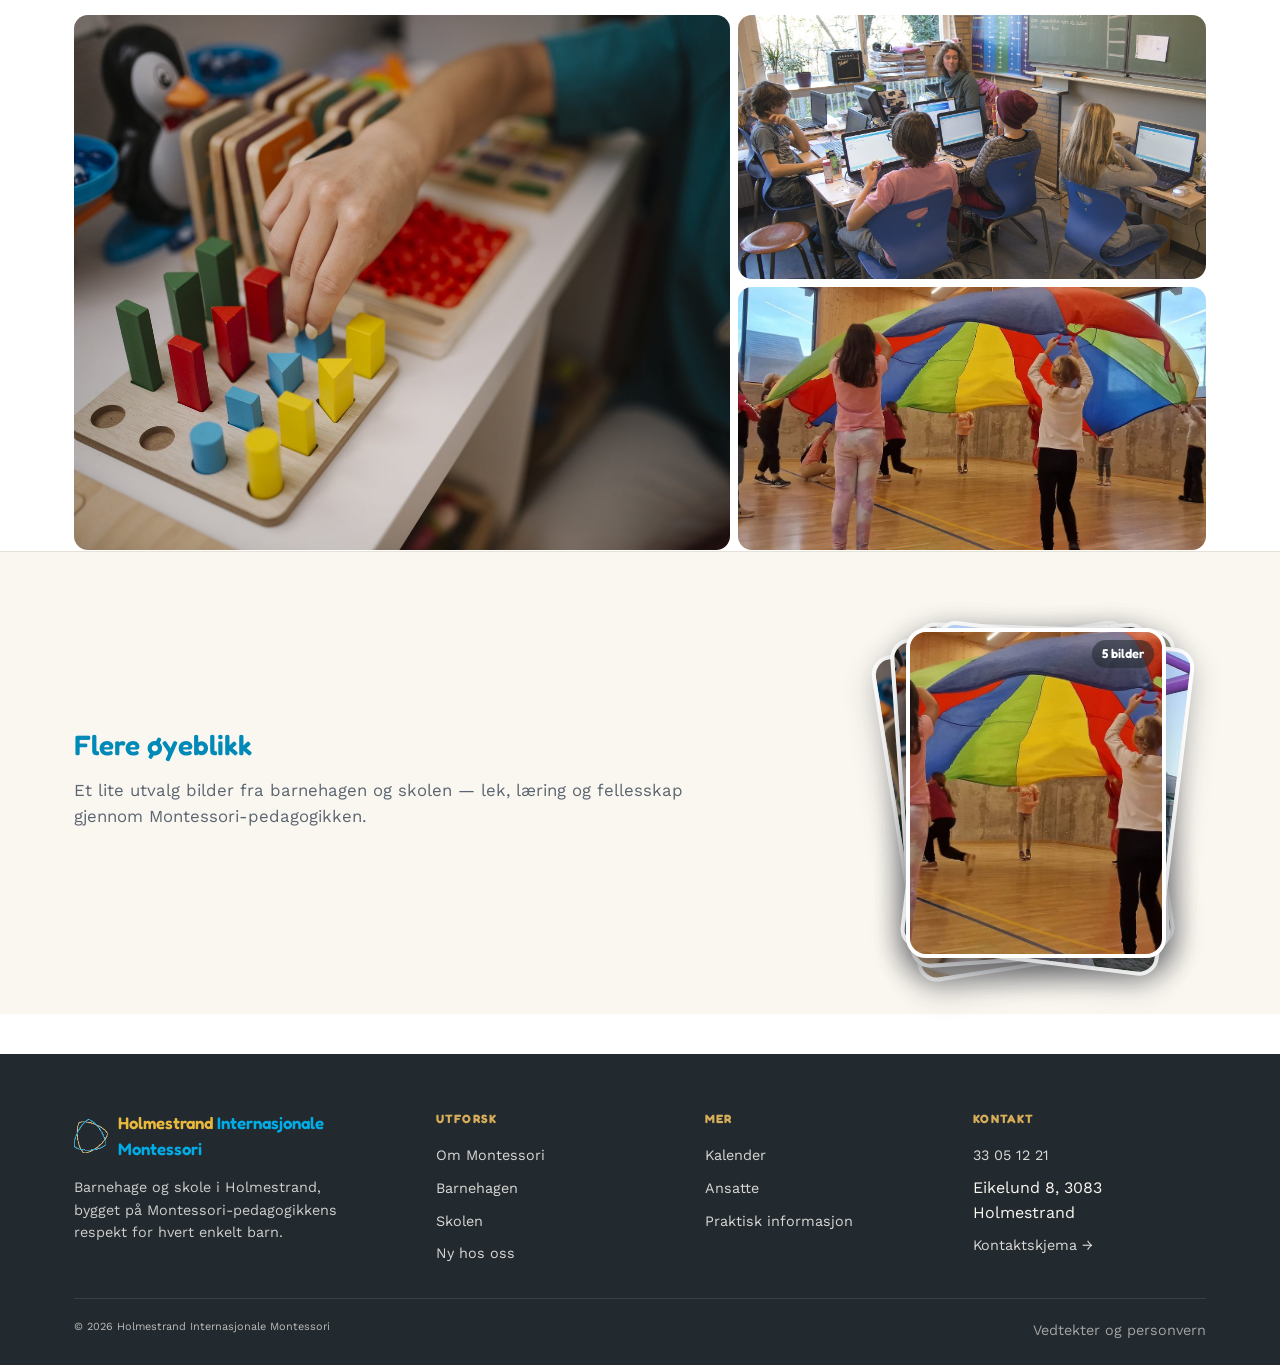
==== commit 5b68aae1: "Replace placeholder contact info with real numbers Real data from montessoriskolen.no: phone 33 05 1" ====
--- a/index.html
+++ b/index.html
@@ -21,6 +21,11 @@
     <div class="hero-slide" style="background-image:url('Bilder/gallery-konkretiseringsmateriell.jpg')"></div>
     <div class="hero-slide" style="background-image:url('Bilder/gallery-barnehageavdeling.jpg')"></div>
     <div class="hero-slide" style="background-image:url('Bilder/gallery-skolehverdag-klasserom.jpg')"></div>
+  </div>
+
+  <div class="hero-quote">
+    <p>«Å hjelpe livet til å utvikle seg. Dette er den grunnleggende oppgaven til en oppdrager.»</p>
+    <cite>— Maria Montessori</cite>
   </div>
 
   <div class="hero-inner wrap">
@@ -52,14 +57,14 @@
         <span class="quick-info-icon" aria-hidden="true">📍</span>
         <div>
           <h4>Adresse</h4>
-          <p><a href="https://www.google.com/maps/search/?api=1&query=Eikelund+8%2C+3080+Holmestrand" target="_blank" rel="noopener">Eikelund 8, 3080 Holmestrand</a></p>
+          <p><a href="https://www.google.com/maps/search/?api=1&query=Eikelund+8%2C+3083+Holmestrand" target="_blank" rel="noopener">Eikelund 8, 3083 Holmestrand</a></p>
         </div>
       </div>
       <div class="quick-info">
         <span class="quick-info-icon" aria-hidden="true">📞</span>
         <div>
           <h4>Telefon</h4>
-          <p><a href="tel:+4733000000">33 00 00 00</a></p>
+          <p><a href="tel:+4733051221">33 05 12 21</a></p>
         </div>
       </div>
     </div>
--- a/css/style.css
+++ b/css/style.css
@@ -82,8 +82,11 @@
   border-bottom: 1px solid var(--line);
 }
 .nav .wrap { display: flex; align-items: center; justify-content: space-between; height: 78px; gap: 20px; }
-.nav-logo { font-family: var(--font-display); font-weight: 600; font-size: 1.05rem; color: var(--brand-blue-dark); white-space: nowrap; }
-.nav-logo span { color: var(--brand-amber-dark); }
+.nav-logo { display: flex; align-items: center; gap: 10px; white-space: nowrap; }
+.nav-logo img { height: 36px; }
+.nav-logo span { font-family: var(--font-display); font-weight: 600; font-size: 1.05rem; }
+.nav-logo .lg-a { color: var(--accent-yellow); }
+.nav-logo .lg-b { color: var(--brand-blue); }
 .nav-links { display: flex; gap: 22px; align-items: center; }
 .nav-links a { font-size: 0.92rem; font-weight: 500; color: var(--ink); transition: color 0.15s ease; }
 .nav-links a:hover, .nav-links a.active { color: var(--brand-blue); }
@@ -107,6 +110,7 @@
   }
   .nav-links.open { display: flex; }
   .nav-hamburger { display: flex; }
+  .nav-logo span { display: none; }
 }
 
 /* ===== Hero (forside) — full-bleed karusell ===== */
@@ -139,6 +143,21 @@
   max-width: 50ch; margin-top: 14px; text-shadow: 0 1px 12px rgba(0,0,0,.4);
 }
 .hero-inner .btn-row { margin-top: 26px; }
+
+.hero-quote {
+  position: absolute; top: 40px; right: 40px; z-index: 3; max-width: 360px;
+  background: rgba(255,255,255,.12); backdrop-filter: blur(10px); -webkit-backdrop-filter: blur(10px);
+  border: 1px solid rgba(255,255,255,.25); border-radius: var(--radius);
+  padding: 24px 28px; box-shadow: 0 8px 32px rgba(0,0,0,.2);
+}
+.hero-quote p {
+  font-family: var(--font-body); font-style: italic; font-size: 1.05rem; line-height: 1.5;
+  color: #fff; margin: 0 0 10px; text-shadow: 0 1px 12px rgba(0,0,0,.4);
+}
+.hero-quote cite {
+  font-family: var(--font-display); font-style: normal; font-size: 0.85rem; color: var(--brand-amber);
+}
+@media (max-width: 900px) { .hero-quote { display: none; } }
 
 .hero-dots { position: absolute; bottom: 28px; right: 28px; z-index: 4; display: flex; gap: 8px; align-items: center; }
 .hero-dot {
@@ -287,8 +306,11 @@
 .footer-grid { display: grid; grid-template-columns: 1.4fr 1fr 1fr 1fr; gap: 36px; margin-bottom: 32px; }
 .footer h4 { font-family: var(--font-display); font-size: 0.75rem; letter-spacing: 0.1em; text-transform: uppercase; color: var(--brand-amber); margin-bottom: 14px; }
 .footer .footer-brand p { font-size: 0.9rem; opacity: 0.8; max-width: 280px; }
-.footer .footer-logo { font-family: var(--font-display); font-weight: 600; font-size: 1.1rem; margin-bottom: 12px; color: #fff; }
-.footer .footer-logo span { color: var(--brand-amber); }
+.footer .footer-logo { display: flex; align-items: center; gap: 10px; margin-bottom: 14px; }
+.footer .footer-logo img { height: 34px; }
+.footer .footer-logo span { font-family: var(--font-display); font-weight: 600; font-size: 1.05rem; }
+.footer .footer-logo .lg-a { color: var(--accent-yellow); }
+.footer .footer-logo .lg-b { color: var(--brand-blue); }
 .footer ul { display: flex; flex-direction: column; gap: 8px; }
 .footer a { color: var(--paper-warm); opacity: 0.85; font-size: 0.9rem; }
 .footer a:hover { opacity: 1; text-decoration: underline; }
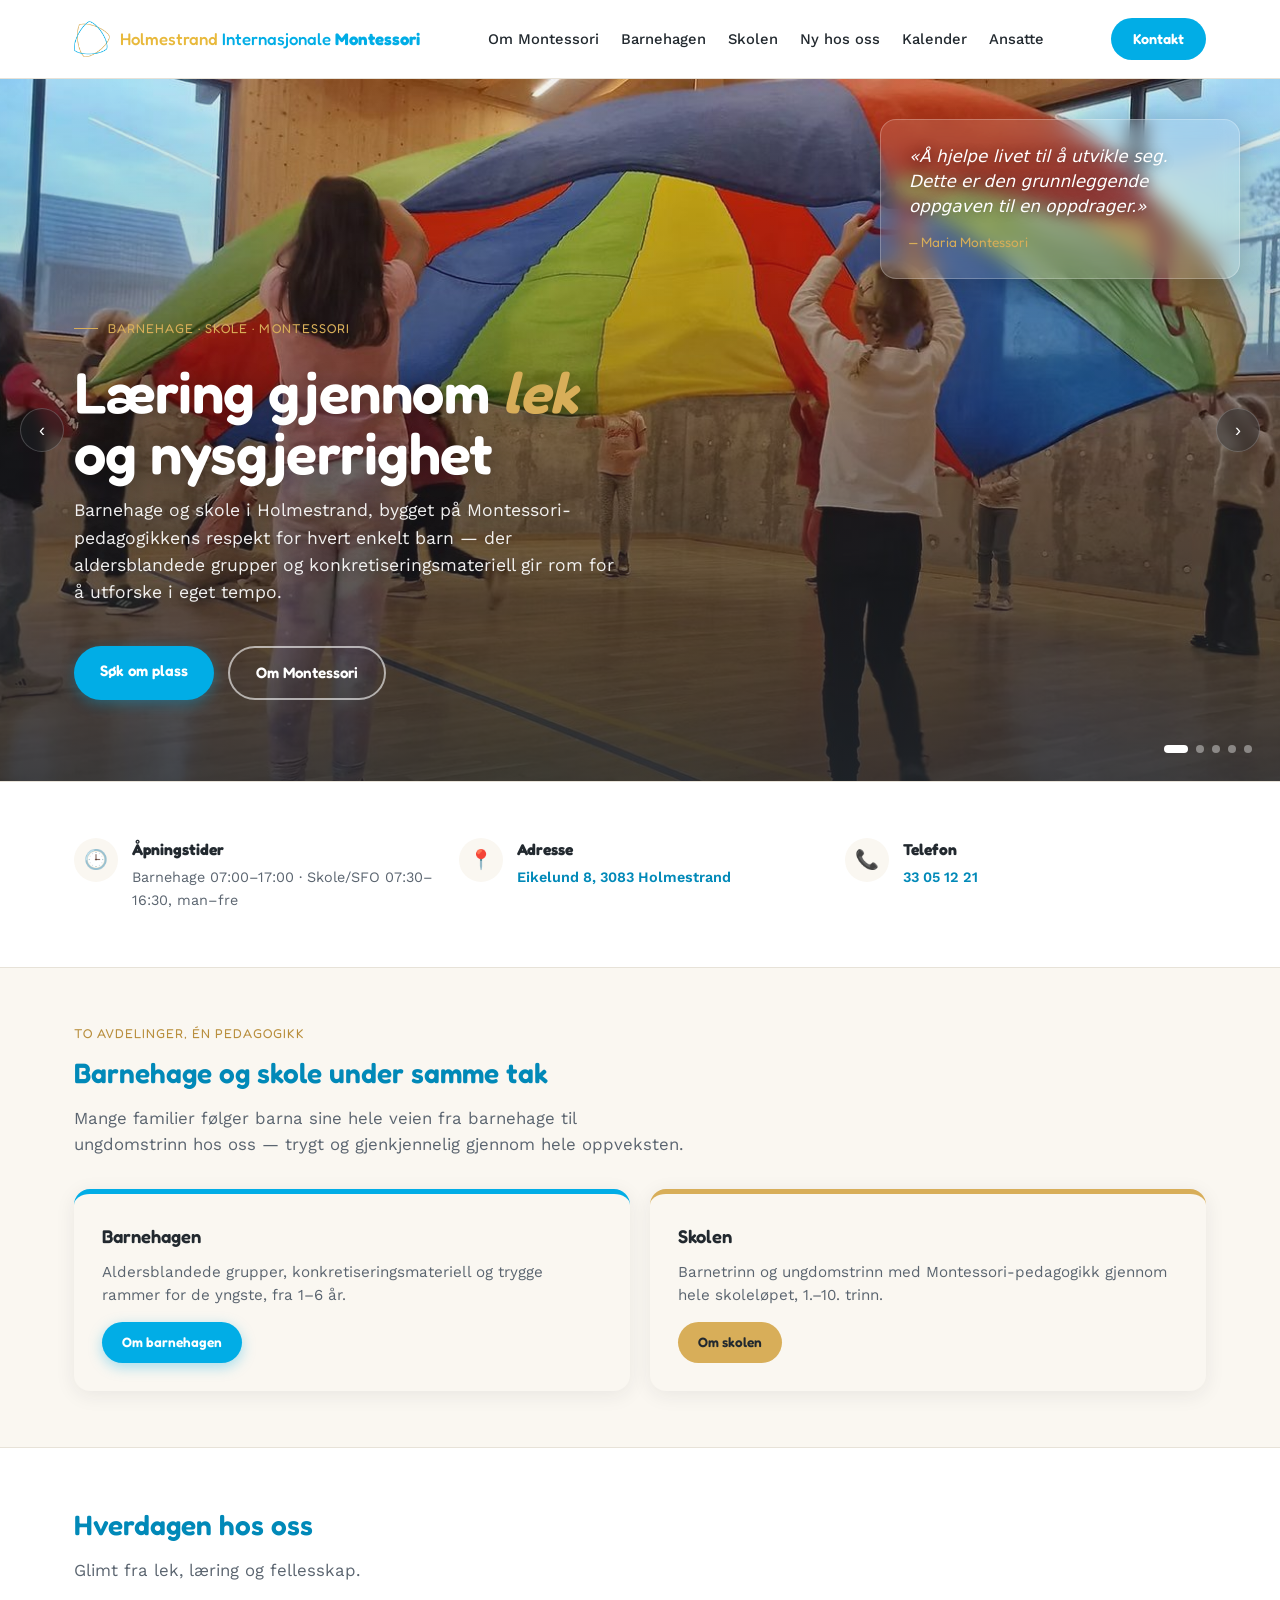
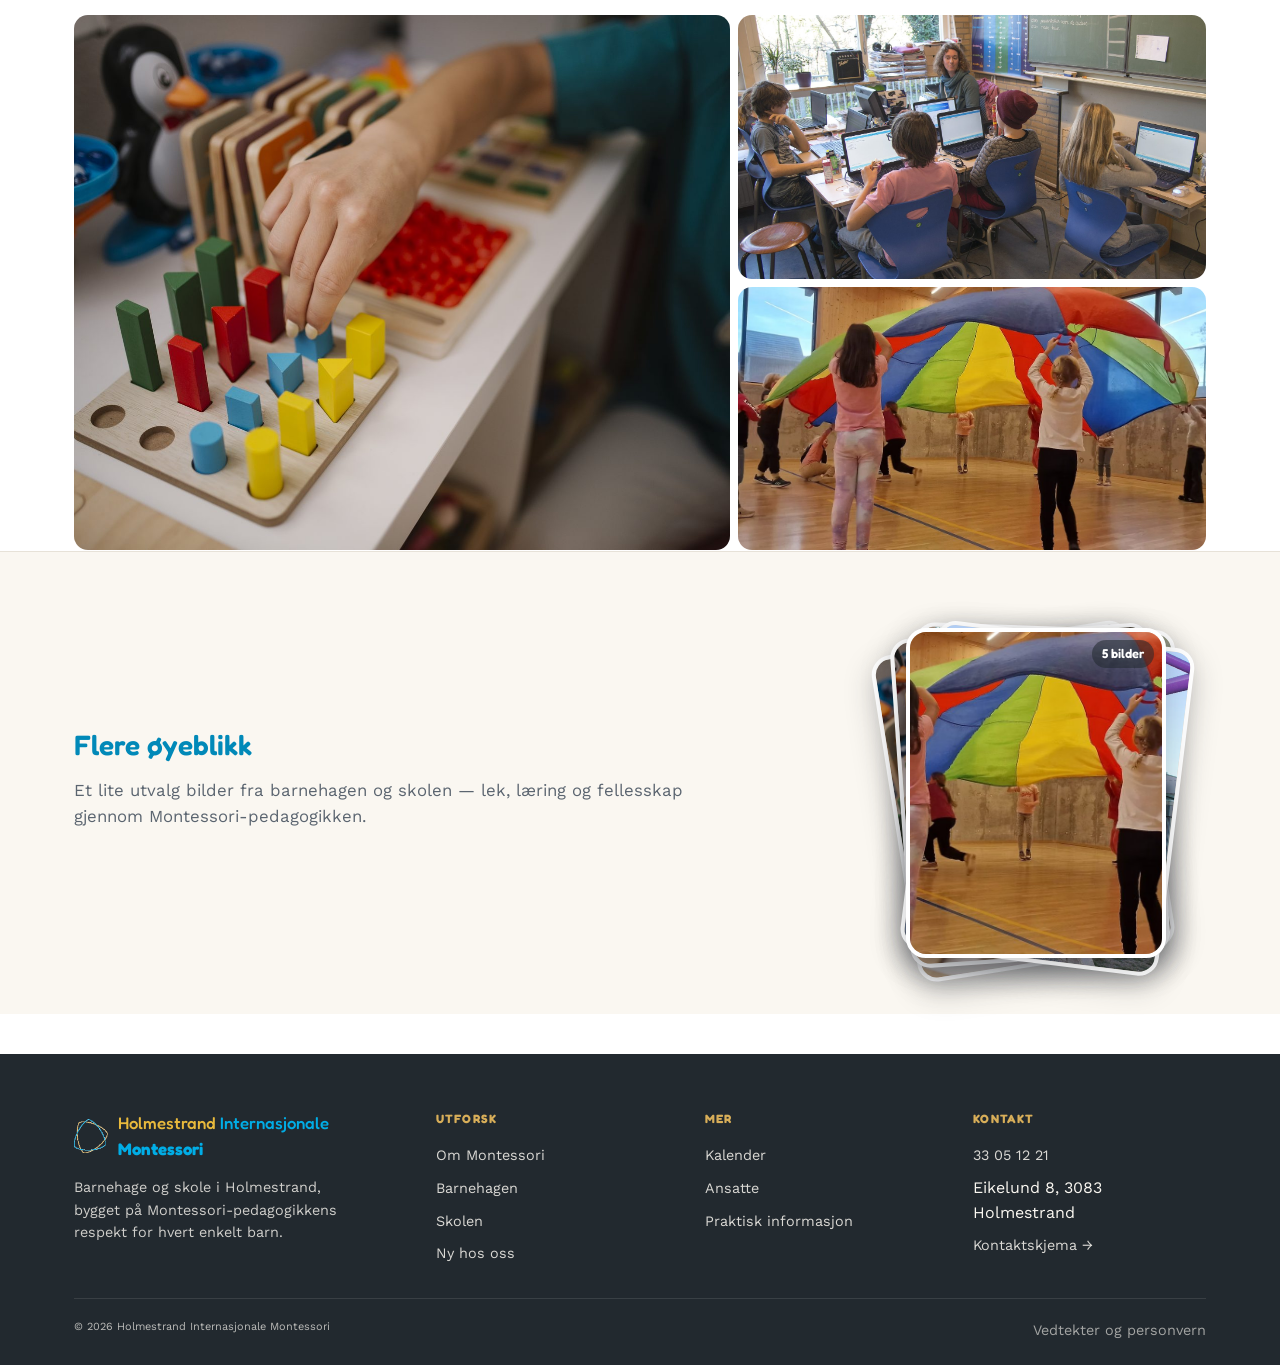
==== commit ceebf51a: "Show Maria Montessori quote as its own section on mobile The floating hero-quote card is hidden belo" ====
--- a/index.html
+++ b/index.html
@@ -68,6 +68,15 @@
         </div>
       </div>
     </div>
+  </div>
+</section>
+
+<section class="section quote-mobile">
+  <div class="wrap">
+    <blockquote class="quote-block">
+      <p>«Å hjelpe livet til å utvikle seg. Dette er den grunnleggende oppgaven til en oppdrager.»</p>
+      <cite>— Maria Montessori</cite>
+    </blockquote>
   </div>
 </section>
 
--- a/css/style.css
+++ b/css/style.css
@@ -84,12 +84,14 @@
 .nav .wrap { display: flex; align-items: center; justify-content: space-between; height: 78px; gap: 20px; }
 .nav-logo { display: flex; align-items: center; gap: 10px; white-space: nowrap; }
 .nav-logo img { height: 36px; }
-.nav-logo span { font-family: var(--font-display); font-weight: 600; font-size: 1.05rem; }
+.nav-logo span { font-family: var(--font-display); font-weight: 500; font-size: 1.05rem; }
 .nav-logo .lg-a { color: var(--accent-yellow); }
 .nav-logo .lg-b { color: var(--brand-blue); }
+.nav-logo .lg-c { color: var(--brand-blue); font-weight: 700; }
 .nav-links { display: flex; gap: 22px; align-items: center; }
-.nav-links a { font-size: 0.92rem; font-weight: 500; color: var(--ink); transition: color 0.15s ease; }
+.nav-links a { display: flex; align-items: center; font-size: 0.92rem; font-weight: 500; color: var(--ink); transition: color 0.15s ease; }
 .nav-links a:hover, .nav-links a.active { color: var(--brand-blue); }
+.nav-links .nl-icon { display: none; }
 .nav-cta {
   background: var(--brand-blue); color: #fff !important; padding: 10px 22px;
   border-radius: 999px; font-size: 0.9rem; font-weight: 600; font-family: var(--font-display);
@@ -97,20 +99,34 @@
 }
 .nav-cta:hover { background: var(--brand-blue-dark); }
 .nav-hamburger {
-  display: none; flex-direction: column; gap: 5px; background: transparent;
-  border: none; cursor: pointer; padding: 8px;
-}
-.nav-hamburger span { width: 22px; height: 2px; background: var(--ink); display: block; border-radius: 2px; }
+  display: none; flex-direction: column; justify-content: center; gap: 5px; background: transparent;
+  border: none; cursor: pointer; padding: 8px; width: 38px; height: 38px;
+}
+.nav-hamburger span { width: 22px; height: 2px; background: var(--ink); display: block; border-radius: 2px; transition: transform 0.25s ease, opacity 0.25s ease; }
+.nav-hamburger[aria-expanded="true"] span:nth-child(1) { transform: translateY(7px) rotate(45deg); }
+.nav-hamburger[aria-expanded="true"] span:nth-child(2) { opacity: 0; }
+.nav-hamburger[aria-expanded="true"] span:nth-child(3) { transform: translateY(-7px) rotate(-45deg); }
 
 @media (max-width: 920px) {
   .nav-links {
-    position: fixed; top: 78px; left: 0; right: 0; background: var(--paper);
-    flex-direction: column; align-items: flex-start; padding: 22px 24px; gap: 16px;
-    border-bottom: 1px solid var(--line); display: none;
+    position: fixed; top: 78px; left: 0; right: 0; height: calc(100vh - 78px); background: var(--paper);
+    flex-direction: column; align-items: stretch; padding: 12px 0; gap: 0;
+    overflow-y: auto; visibility: hidden; opacity: 0; transform: translateY(-8px);
+    transition: opacity 0.2s ease, transform 0.2s ease, visibility 0.2s;
   }
-  .nav-links.open { display: flex; }
+  .nav-links.open { display: flex; visibility: visible; opacity: 1; transform: translateY(0); }
+  .nav-links li { border-bottom: 1px solid var(--line); }
+  .nav-links a {
+    padding: 18px 28px; gap: 16px; font-family: var(--font-display); font-weight: 600; font-size: 1.1rem;
+  }
+  .nav-links a:active { background: var(--paper-warm); }
+  .nav-links .nl-icon { display: inline-flex; align-items: center; justify-content: center; width: 28px; font-size: 1.3rem; }
   .nav-hamburger { display: flex; }
-  .nav-logo span { display: none; }
+  .nav-logo img { height: 30px; }
+  .nav-logo .lg-name { display: flex; flex-direction: column; line-height: 1.25; }
+  .nav-logo span { font-size: 0.68rem; }
+  .nav-logo .lg-line1 { white-space: nowrap; }
+  .nav-cta { padding: 8px 16px; font-size: 0.82rem; margin-left: auto; }
 }
 
 /* ===== Hero (forside) — full-bleed karusell ===== */
@@ -158,6 +174,18 @@
   font-family: var(--font-display); font-style: normal; font-size: 0.85rem; color: var(--brand-amber);
 }
 @media (max-width: 900px) { .hero-quote { display: none; } }
+
+.quote-mobile { display: none; }
+.quote-block { text-align: center; max-width: 560px; margin: 0 auto; }
+.quote-block p {
+  font-family: var(--font-body); font-style: italic; font-size: 1.15rem; line-height: 1.55;
+  color: var(--ink); margin: 0 0 12px;
+}
+.quote-block cite {
+  font-family: var(--font-display); font-style: normal; font-weight: 600;
+  font-size: 0.9rem; color: var(--brand-amber-dark);
+}
+@media (max-width: 900px) { .quote-mobile { display: block; } }
 
 .hero-dots { position: absolute; bottom: 28px; right: 28px; z-index: 4; display: flex; gap: 8px; align-items: center; }
 .hero-dot {
@@ -186,7 +214,7 @@
 }
 
 /* ===== Page hero (undersider, uten bilde) ===== */
-.page-hero { padding: 56px 0 20px; }
+.page-hero { padding-top: 56px; padding-bottom: 20px; }
 .page-hero h1 { color: var(--brand-blue-dark); }
 .page-hero .eyebrow { color: var(--brand-amber-dark); }
 
@@ -229,11 +257,13 @@
 .photo-stack .stack-item:nth-child(3) { transform: rotate(2deg) translate(4px, -2px); z-index: 3; }
 .photo-stack .stack-item:nth-child(4) { transform: rotate(7deg) translate(12px, 4px); z-index: 4; }
 .photo-stack .stack-item:nth-child(5) { transform: rotate(0deg) translate(0,0); z-index: 5; }
-.photo-stack:hover .stack-item:nth-child(1) { transform: rotate(-16deg) translate(-85px, 20px); }
-.photo-stack:hover .stack-item:nth-child(2) { transform: rotate(-8deg) translate(-42px, 8px); }
-.photo-stack:hover .stack-item:nth-child(3) { transform: rotate(0deg) translate(0px, 0px); }
-.photo-stack:hover .stack-item:nth-child(4) { transform: rotate(8deg) translate(42px, 8px); }
-.photo-stack:hover .stack-item:nth-child(5) { transform: rotate(16deg) translate(85px, 20px); }
+@media (hover: hover) {
+  .photo-stack:hover .stack-item:nth-child(1) { transform: rotate(-16deg) translate(-85px, 20px); }
+  .photo-stack:hover .stack-item:nth-child(2) { transform: rotate(-8deg) translate(-42px, 8px); }
+  .photo-stack:hover .stack-item:nth-child(3) { transform: rotate(0deg) translate(0px, 0px); }
+  .photo-stack:hover .stack-item:nth-child(4) { transform: rotate(8deg) translate(42px, 8px); }
+  .photo-stack:hover .stack-item:nth-child(5) { transform: rotate(16deg) translate(85px, 20px); }
+}
 .photo-stack .stack-item.stack-item--exit {
   transition: transform 0.7s cubic-bezier(.4,0,.2,1), opacity 0.7s ease;
   transform: translateY(80px) rotate(-22deg) scale(0.94) !important;
@@ -308,9 +338,10 @@
 .footer .footer-brand p { font-size: 0.9rem; opacity: 0.8; max-width: 280px; }
 .footer .footer-logo { display: flex; align-items: center; gap: 10px; margin-bottom: 14px; }
 .footer .footer-logo img { height: 34px; }
-.footer .footer-logo span { font-family: var(--font-display); font-weight: 600; font-size: 1.05rem; }
+.footer .footer-logo span { font-family: var(--font-display); font-weight: 500; font-size: 1.05rem; }
 .footer .footer-logo .lg-a { color: var(--accent-yellow); }
 .footer .footer-logo .lg-b { color: var(--brand-blue); }
+.footer .footer-logo .lg-c { color: var(--brand-blue); font-weight: 700; }
 .footer ul { display: flex; flex-direction: column; gap: 8px; }
 .footer a { color: var(--paper-warm); opacity: 0.85; font-size: 0.9rem; }
 .footer a:hover { opacity: 1; text-decoration: underline; }
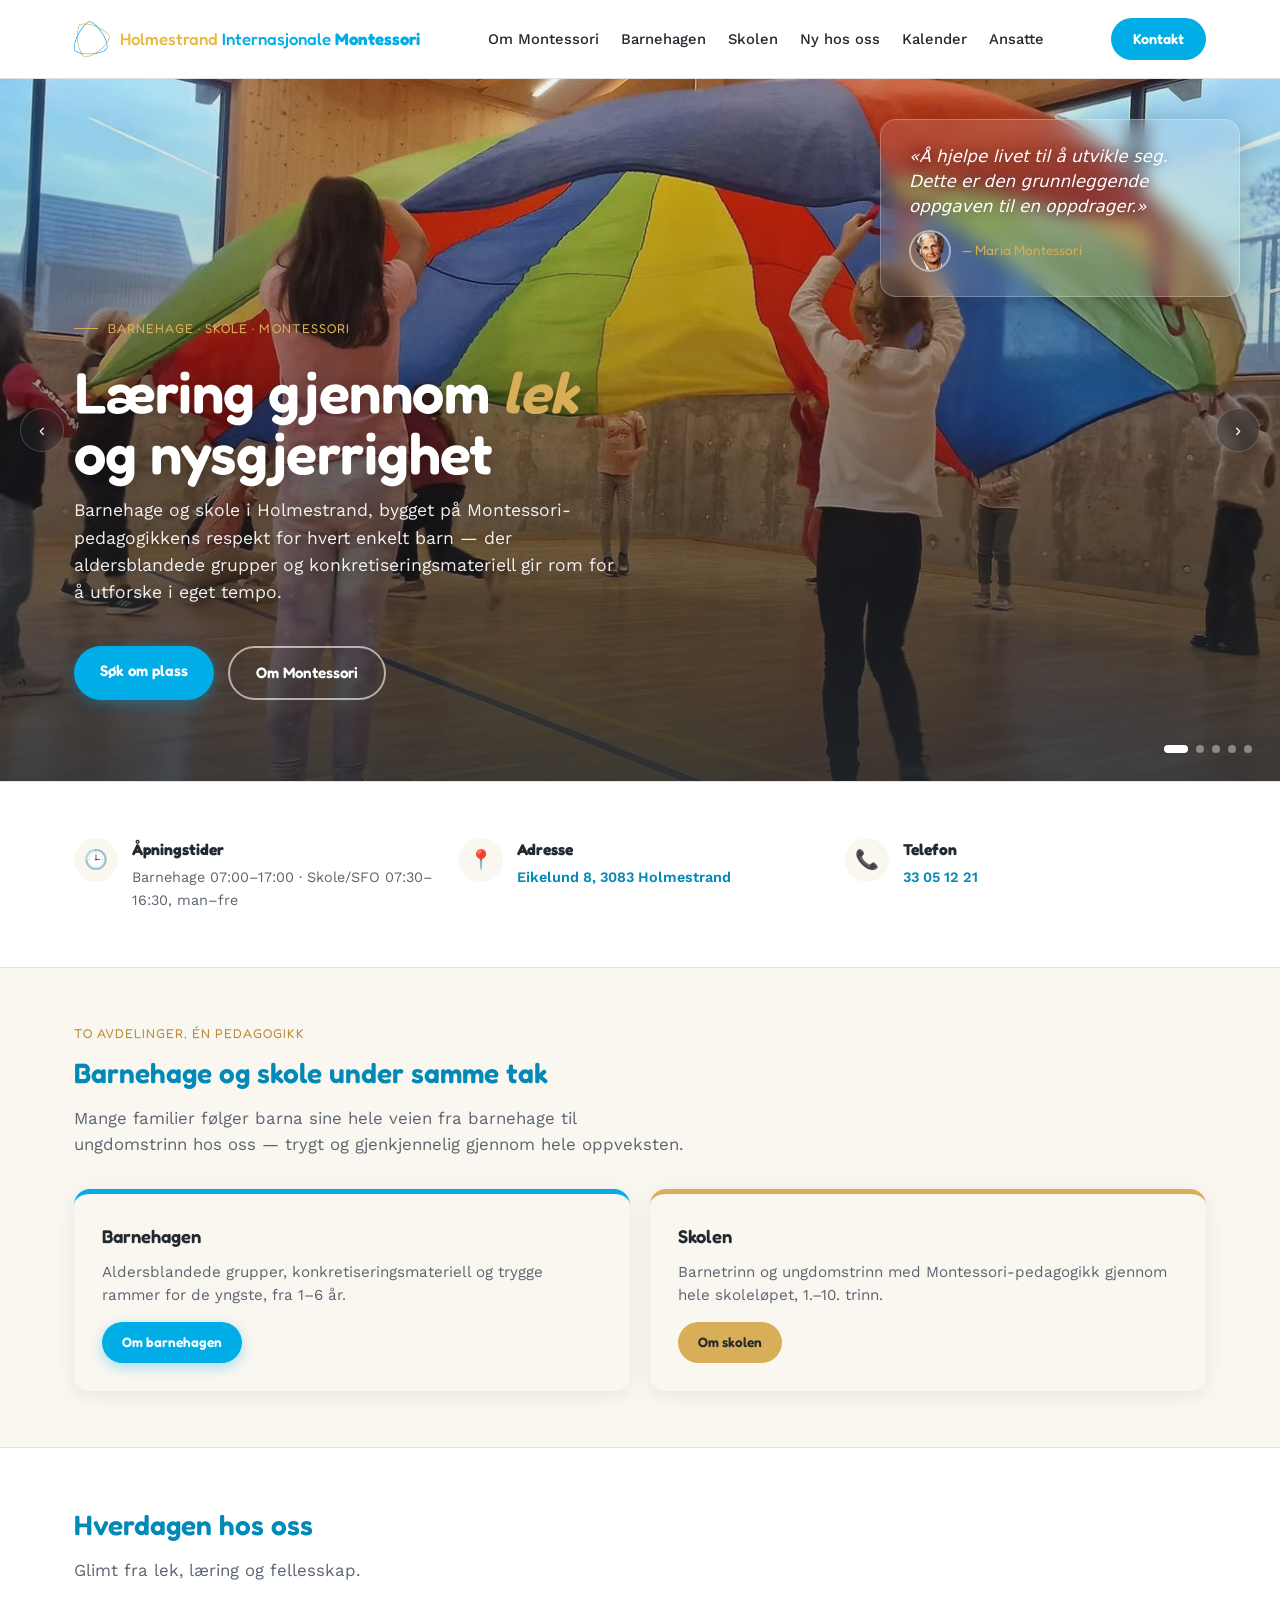
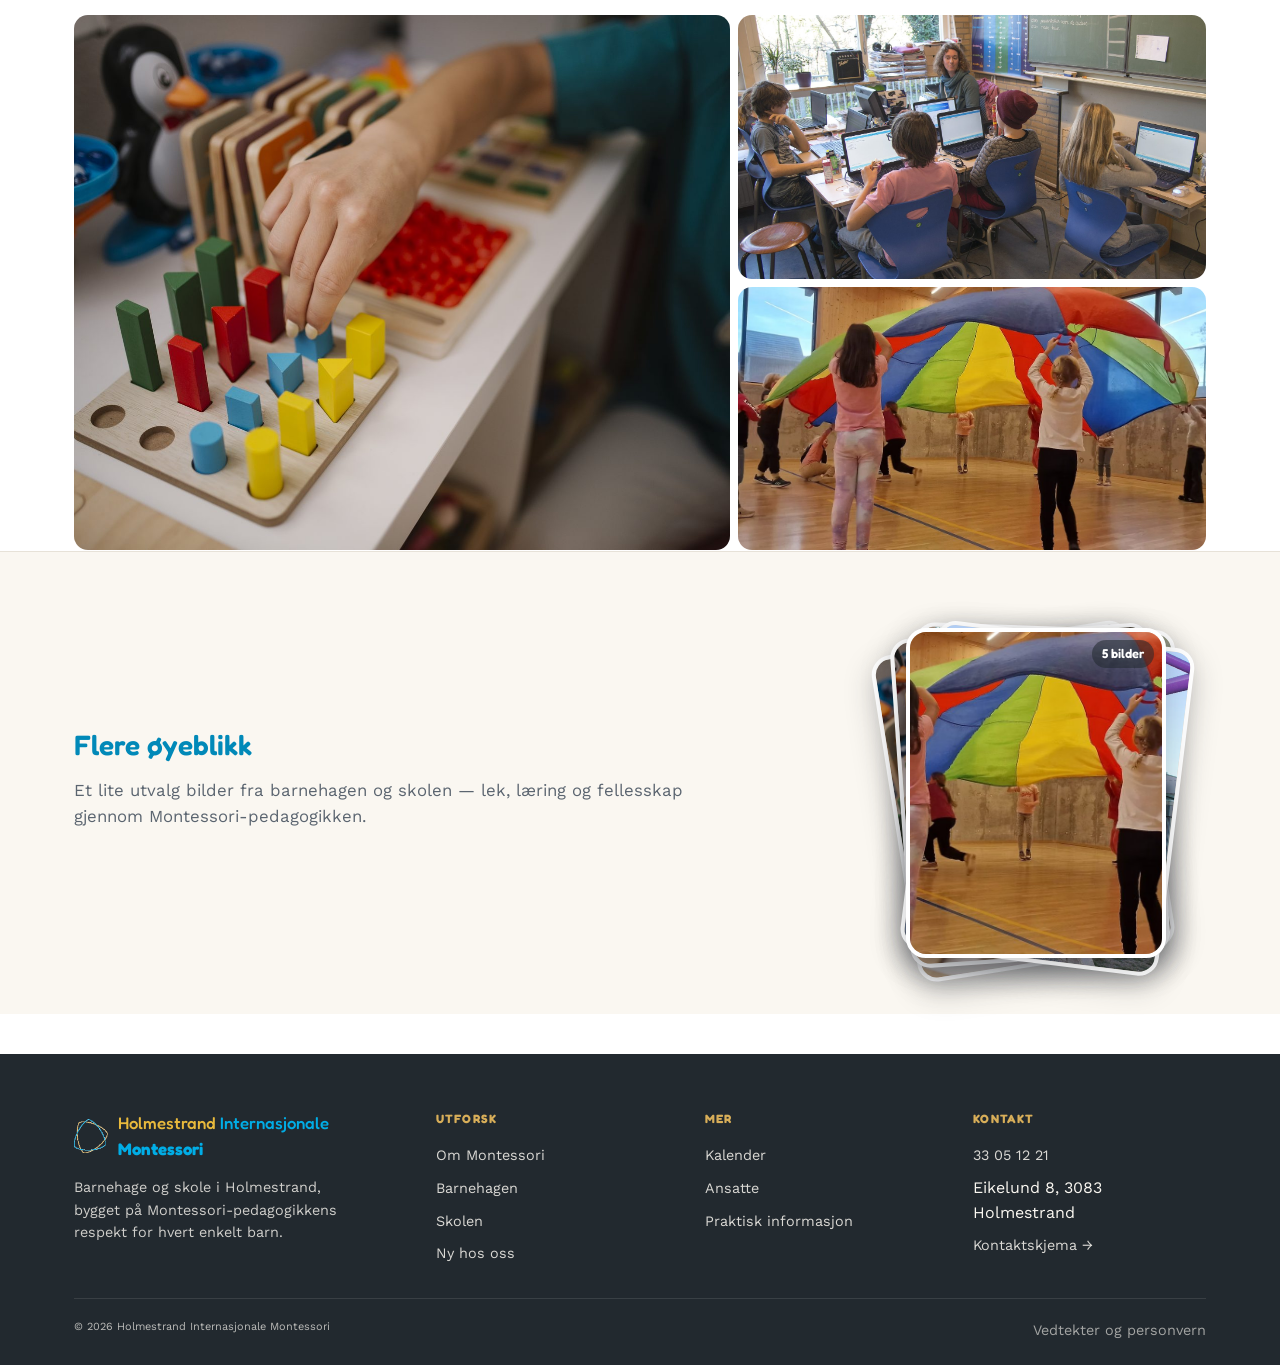
==== commit bdd2fdfb: "deploy: 65e39dcded65a64e8b5423d5884521576d6dcb3e" ====
--- a/index.html
+++ b/index.html
@@ -25,7 +25,10 @@
 
   <div class="hero-quote">
     <p>«Å hjelpe livet til å utvikle seg. Dette er den grunnleggende oppgaven til en oppdrager.»</p>
-    <cite>— Maria Montessori</cite>
+    <div class="hero-quote-attr">
+      <img src="Bilder/maria-montessori-portrait.png" alt="" class="quote-avatar">
+      <cite>— Maria Montessori</cite>
+    </div>
   </div>
 
   <div class="hero-inner wrap">
@@ -74,6 +77,7 @@
 <section class="section quote-mobile">
   <div class="wrap">
     <blockquote class="quote-block">
+      <img src="Bilder/maria-montessori-portrait.png" alt="" class="quote-block-avatar">
       <p>«Å hjelpe livet til å utvikle seg. Dette er den grunnleggende oppgaven til en oppdrager.»</p>
       <cite>— Maria Montessori</cite>
     </blockquote>
--- a/css/style.css
+++ b/css/style.css
@@ -81,6 +81,7 @@
   background: rgba(255,255,255,0.92); backdrop-filter: blur(12px);
   border-bottom: 1px solid var(--line);
 }
+.nav.menu-open { background: var(--paper); backdrop-filter: none; -webkit-backdrop-filter: none; }
 .nav .wrap { display: flex; align-items: center; justify-content: space-between; height: 78px; gap: 20px; }
 .nav-logo { display: flex; align-items: center; gap: 10px; white-space: nowrap; }
 .nav-logo img { height: 36px; }
@@ -117,10 +118,10 @@
   .nav-links.open { display: flex; visibility: visible; opacity: 1; transform: translateY(0); }
   .nav-links li { border-bottom: 1px solid var(--line); }
   .nav-links a {
-    padding: 18px 28px; gap: 16px; font-family: var(--font-display); font-weight: 600; font-size: 1.1rem;
+    padding: 22px 28px; gap: 18px; font-family: var(--font-display); font-weight: 600; font-size: 1.3rem;
   }
   .nav-links a:active { background: var(--paper-warm); }
-  .nav-links .nl-icon { display: inline-flex; align-items: center; justify-content: center; width: 28px; font-size: 1.3rem; }
+  .nav-links .nl-icon { display: inline-flex; align-items: center; justify-content: center; width: 32px; font-size: 1.6rem; }
   .nav-hamburger { display: flex; }
   .nav-logo img { height: 30px; }
   .nav-logo .lg-name { display: flex; flex-direction: column; line-height: 1.25; }
@@ -170,6 +171,11 @@
   font-family: var(--font-body); font-style: italic; font-size: 1.05rem; line-height: 1.5;
   color: #fff; margin: 0 0 10px; text-shadow: 0 1px 12px rgba(0,0,0,.4);
 }
+.hero-quote-attr { display: flex; align-items: center; gap: 12px; }
+.hero-quote .quote-avatar {
+  width: 42px; height: 42px; border-radius: 50%; object-fit: cover; object-position: top center;
+  border: 2px solid rgba(255,255,255,.5); flex-shrink: 0;
+}
 .hero-quote cite {
   font-family: var(--font-display); font-style: normal; font-size: 0.85rem; color: var(--brand-amber);
 }
@@ -177,6 +183,10 @@
 
 .quote-mobile { display: none; }
 .quote-block { text-align: center; max-width: 560px; margin: 0 auto; }
+.quote-block-avatar {
+  width: 88px; height: 88px; border-radius: 50%; object-fit: cover; object-position: top center;
+  display: block; margin: 0 auto 16px; box-shadow: var(--shadow);
+}
 .quote-block p {
   font-family: var(--font-body); font-style: italic; font-size: 1.15rem; line-height: 1.55;
   color: var(--ink); margin: 0 0 12px;
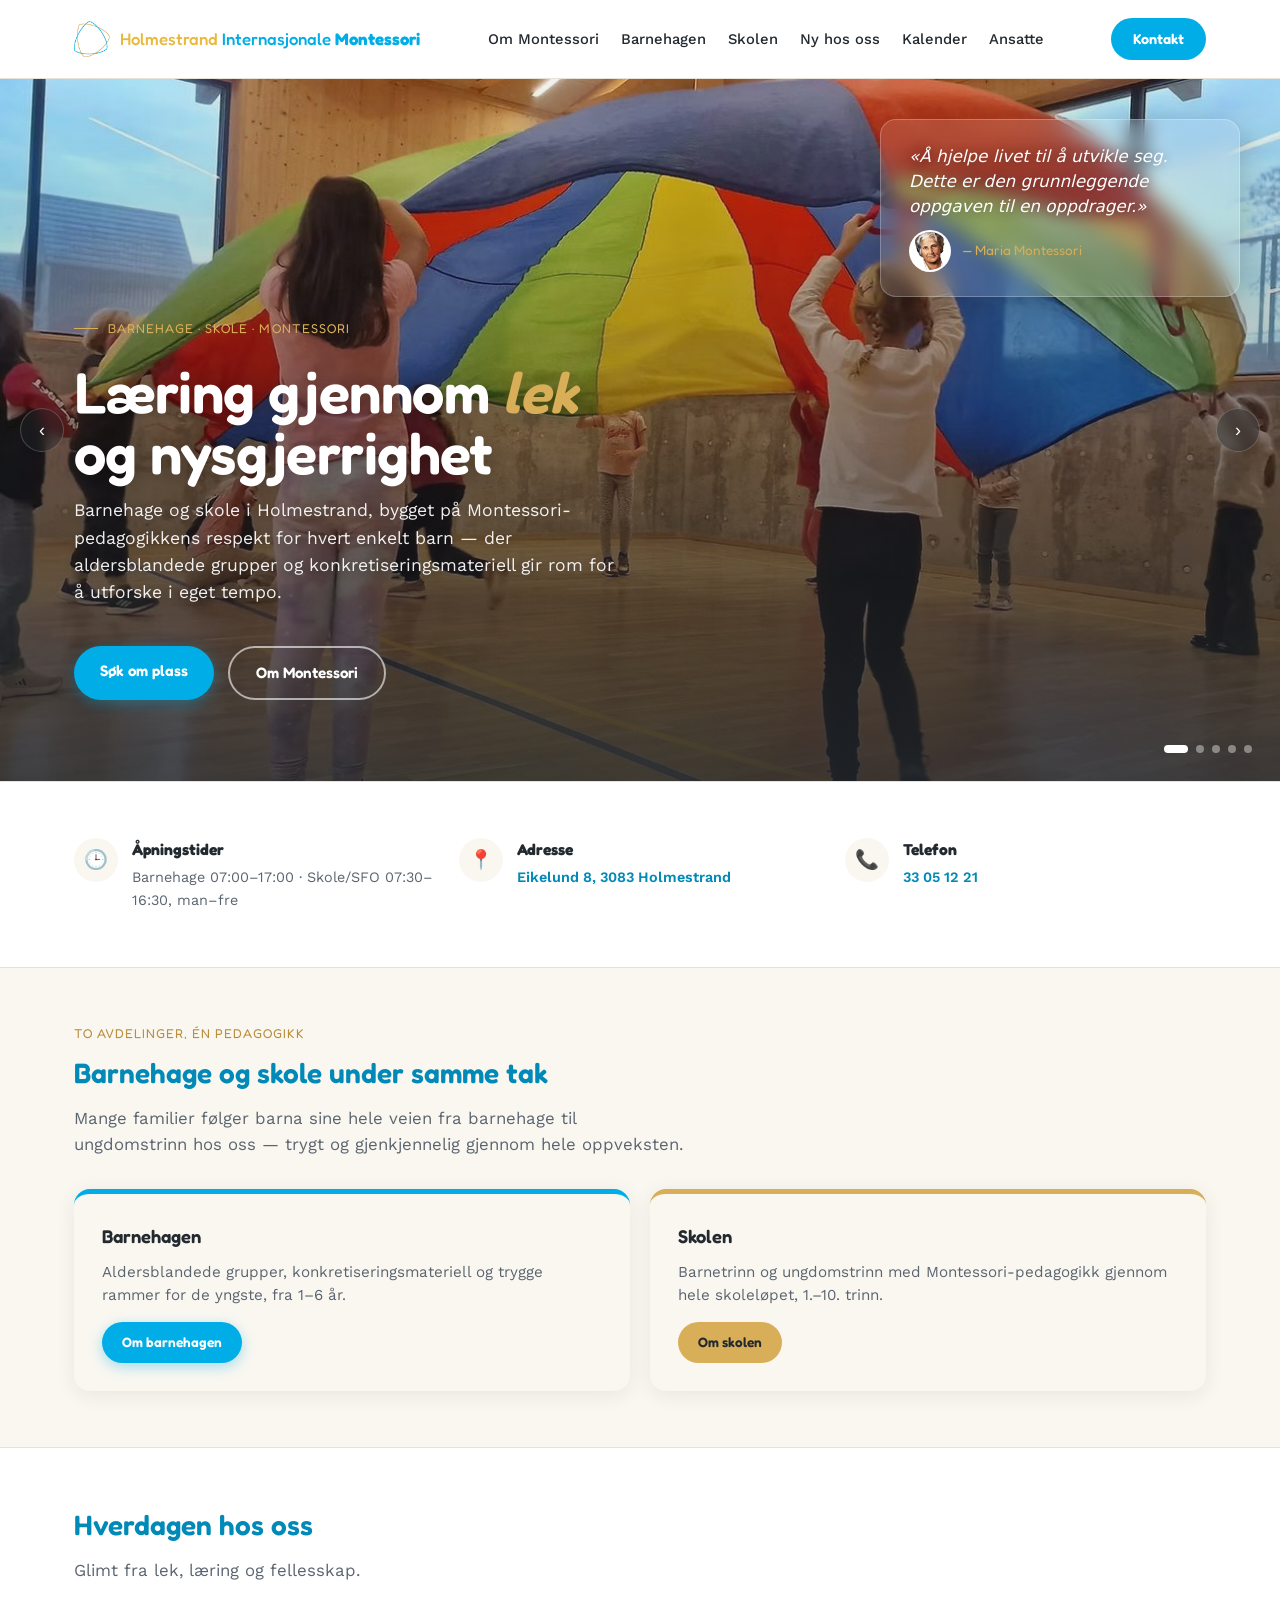
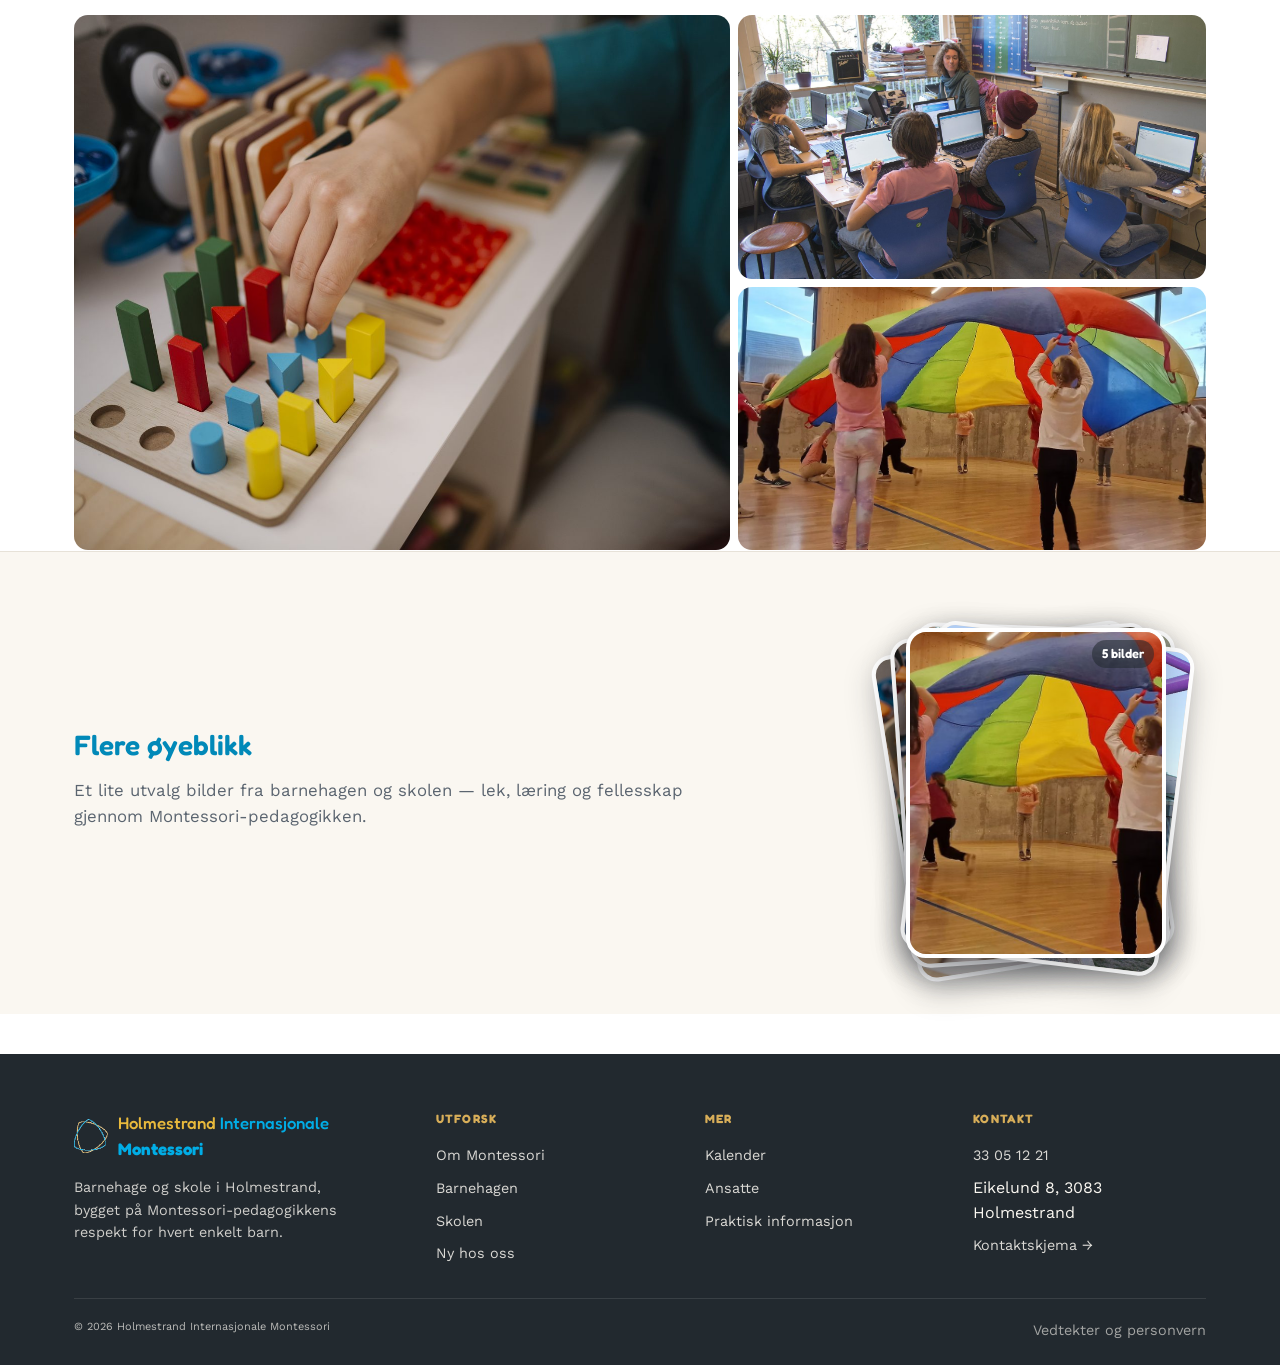
==== commit 5fff9d46: "Make mobile quote section a compact horizontal card Portrait moves from stacked-above-center to a sm" ====
--- a/index.html
+++ b/index.html
@@ -78,8 +78,10 @@
   <div class="wrap">
     <blockquote class="quote-block">
       <img src="Bilder/maria-montessori-portrait.png" alt="" class="quote-block-avatar">
-      <p>«Å hjelpe livet til å utvikle seg. Dette er den grunnleggende oppgaven til en oppdrager.»</p>
-      <cite>— Maria Montessori</cite>
+      <div>
+        <p>«Å hjelpe livet til å utvikle seg. Dette er den grunnleggende oppgaven til en oppdrager.»</p>
+        <cite>— Maria Montessori</cite>
+      </div>
     </blockquote>
   </div>
 </section>
--- a/css/style.css
+++ b/css/style.css
@@ -81,7 +81,6 @@
   background: rgba(255,255,255,0.92); backdrop-filter: blur(12px);
   border-bottom: 1px solid var(--line);
 }
-.nav.menu-open { background: var(--paper); backdrop-filter: none; -webkit-backdrop-filter: none; }
 .nav .wrap { display: flex; align-items: center; justify-content: space-between; height: 78px; gap: 20px; }
 .nav-logo { display: flex; align-items: center; gap: 10px; white-space: nowrap; }
 .nav-logo img { height: 36px; }
@@ -110,18 +109,22 @@
 
 @media (max-width: 920px) {
   .nav-links {
-    position: fixed; top: 78px; left: 0; right: 0; height: calc(100vh - 78px); background: var(--paper);
-    flex-direction: column; align-items: stretch; padding: 12px 0; gap: 0;
+    position: absolute; top: 100%; left: 0; right: 0; max-height: calc(100vh - 78px);
+    background: rgba(255,255,255,.94); backdrop-filter: blur(16px); -webkit-backdrop-filter: blur(16px);
+    flex-direction: column; align-items: stretch; padding: 8px 0; gap: 0;
     overflow-y: auto; visibility: hidden; opacity: 0; transform: translateY(-8px);
+    border-bottom: 1px solid var(--line); box-shadow: 0 16px 32px rgba(34,41,47,.12);
     transition: opacity 0.2s ease, transform 0.2s ease, visibility 0.2s;
   }
   .nav-links.open { display: flex; visibility: visible; opacity: 1; transform: translateY(0); }
   .nav-links li { border-bottom: 1px solid var(--line); }
+  .nav-links li:last-child { border-bottom: none; }
   .nav-links a {
-    padding: 22px 28px; gap: 18px; font-family: var(--font-display); font-weight: 600; font-size: 1.3rem;
+    justify-content: center; padding: 18px 28px; gap: 14px;
+    font-family: var(--font-display); font-weight: 600; font-size: 1.15rem;
   }
   .nav-links a:active { background: var(--paper-warm); }
-  .nav-links .nl-icon { display: inline-flex; align-items: center; justify-content: center; width: 32px; font-size: 1.6rem; }
+  .nav-links .nl-icon { display: inline-flex; align-items: center; justify-content: center; width: 28px; font-size: 1.4rem; }
   .nav-hamburger { display: flex; }
   .nav-logo img { height: 30px; }
   .nav-logo .lg-name { display: flex; flex-direction: column; line-height: 1.25; }
@@ -174,26 +177,26 @@
 .hero-quote-attr { display: flex; align-items: center; gap: 12px; }
 .hero-quote .quote-avatar {
   width: 42px; height: 42px; border-radius: 50%; object-fit: cover; object-position: top center;
-  border: 2px solid rgba(255,255,255,.5); flex-shrink: 0;
+  border: 2px solid rgba(255,255,255,.5); background: #fff; flex-shrink: 0;
 }
 .hero-quote cite {
   font-family: var(--font-display); font-style: normal; font-size: 0.85rem; color: var(--brand-amber);
 }
 @media (max-width: 900px) { .hero-quote { display: none; } }
 
-.quote-mobile { display: none; }
-.quote-block { text-align: center; max-width: 560px; margin: 0 auto; }
+.quote-mobile { display: none; padding: 28px 0; }
+.quote-block { display: flex; align-items: center; gap: 16px; text-align: left; max-width: 560px; margin: 0 auto; }
 .quote-block-avatar {
-  width: 88px; height: 88px; border-radius: 50%; object-fit: cover; object-position: top center;
-  display: block; margin: 0 auto 16px; box-shadow: var(--shadow);
+  width: 56px; height: 56px; border-radius: 50%; object-fit: cover; object-position: top center;
+  box-shadow: var(--shadow); background: #fff; flex-shrink: 0;
 }
 .quote-block p {
-  font-family: var(--font-body); font-style: italic; font-size: 1.15rem; line-height: 1.55;
-  color: var(--ink); margin: 0 0 12px;
+  font-family: var(--font-body); font-style: italic; font-size: 0.92rem; line-height: 1.4;
+  color: var(--ink); margin: 0 0 4px;
 }
 .quote-block cite {
   font-family: var(--font-display); font-style: normal; font-weight: 600;
-  font-size: 0.9rem; color: var(--brand-amber-dark);
+  font-size: 0.78rem; color: var(--brand-amber-dark);
 }
 @media (max-width: 900px) { .quote-mobile { display: block; } }
 
